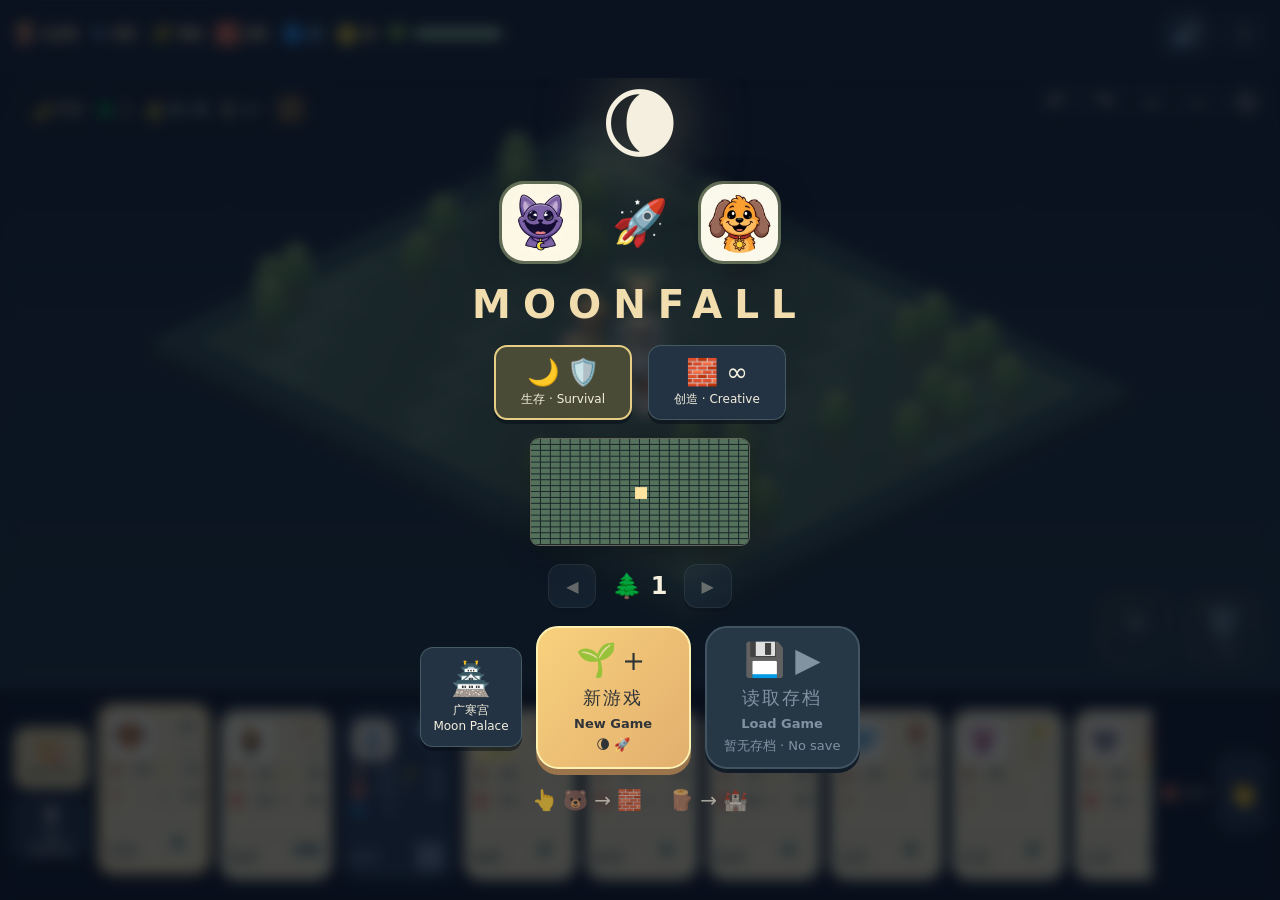
==== index.html @ bd3ccfcb "Add tiered zombie loot, four-level upgrade cards, wave-based capacity and bilingual menu" ====
<!doctype html><html lang="zh-CN"><head><meta charset="utf-8"><meta name="viewport" content="width=device-width,initial-scale=1,viewport-fit=cover"><meta name="theme-color" content="#111824"><title>Critters · Moonfall</title><link rel="stylesheet" href="style.css?v=16"></head><body>
<main id="app"><header><div class="brand" aria-label="Moonfall">🌘 <span>MOONFALL</span></div><div class="resource" aria-label="木材">🪵 <b id="wood">170</b></div><div class="resource" aria-label="星能">✦ <b id="star">50</b></div><div class="resource" aria-label="稻草"><span>🌾</span><b id="straw">50</b></div><div class="resource" aria-label="砖料"><span>🧱</span><b id="brick">35</b></div><div class="resource star-tier blue" aria-label="蓝星 Blue stars">🔷 <b id="blueStar">0</b></div><div class="resource star-tier gold" aria-label="金星 Gold stars">🌟 <b id="goldStar">0</b></div><div class="base-health" aria-label="基地生命"><span>💚</span><div><i id="healthFill"></i></div></div><div class="head-actions"><button id="sound" aria-label="关闭声音">🔊</button><button id="pause" aria-label="暂停游戏" disabled>⏸</button></div></header>
<section id="world" aria-label="自由建造世界"><canvas id="canvas" aria-label="点角色选择建筑，点土地建造，点树采木；单指拖动，双指旋转和缩放地图"></canvas><div id="toast" role="status"></div><div class="wave-panel"><span id="moonProgress" aria-label="月亮碎片">🌙 0/6</span><span id="levelBadge" aria-label="关卡">🌙 1</span><span>🧟 <b id="wave">0 / 6</b></span><span id="countdown">⏳ 30</span><button id="finishSession" aria-label="结束自由创造并庆祝" hidden>🏁</button><button id="nextWave" aria-label="开始下一波">⏩</button></div><div class="zoom-panel"><button id="rotateLeft" aria-label="向左旋转地图">↶</button><button id="rotateRight" aria-label="向右旋转地图">↷</button><button id="zoomIn" aria-label="放大地图">＋</button><button id="zoomOut" aria-label="缩小地图">−</button><button id="center" aria-label="回到基地">⌖</button></div><div class="powers"><button id="sun" aria-label="阳光冲击，攻击基地附近敌人">☀️<small id="sunTime"></small></button><button id="moon" aria-label="守护碎片，为基地恢复生命"><span id="moonIcon">🌑</span><small id="moonPrice">✦40</small></button></div><div id="selection" hidden><span id="selectionIcon"></span><span id="selectionLevel"></span><button id="upgrade" aria-label="升级建筑">⬆️<small id="upgradePrice"></small></button><button id="repair" aria-label="修复百分之十五生命，消耗木材十、稻草四、砖三；受攻击后等三秒">🔧<small>🪵10 🌾4 🧱3</small></button><button id="sell" aria-label="拆除并返还一半木材">♻️</button><button id="closeSelection" aria-label="关闭建筑操作">✕</button></div></section>
<footer><div class="dock-tabs"><button id="buildTab" class="selected" aria-label="建造 Build" aria-pressed="true">🏗️<small>建造 Build</small></button><button id="upgradeTab" aria-label="升级 Upgrade" aria-pressed="false">⬆️<small>升级 Upgrade</small></button></div><div id="upgradeBar" role="group" aria-label="建筑升级 Building upgrades" hidden></div><div id="buildBar" role="group" aria-label="Critter 建造单位"></div><div id="buildTotal" aria-label="当前建筑数和地图上限"></div><button id="cancelBuild" aria-label="取消建造，切换查看模式">👆</button></footer>
<div id="menu" class="overlay"><div class="menu-card"><div class="moon-art">🌘</div><div class="menu-portraits"><img src="assets/critters/critter_04_catnap.webp" alt="CatNap"><span>🚀</span><img src="assets/critters/critter_05_dogday.webp" alt="DogDay"></div><h1>MOONFALL</h1><div class="menu-modes" role="group" aria-label="玩法"><button id="survival" aria-label="月夜生存" aria-pressed="true" class="selected">🌙 🛡️<small>生存 · Survival</small></button><button id="creative" aria-label="自由创造，无限资源" aria-pressed="false">🧱 ∞<small>创造 · Creative</small></button></div><canvas id="mapPreview" width="220" height="108" aria-label="地图预览"></canvas><div class="level-picker" id="levelPicker"><button id="levelDown" aria-label="上一关">◀</button><b id="levelChoice">🌙 1</b><button id="levelUp" aria-label="下一已解锁关卡">▶</button></div><div class="menu-buttons"><button id="menuPalace" aria-label="广寒宫 Moon Palace">🏯<small>广寒宫<br>Moon Palace</small></button><button id="start" class="primary menu-game-option" aria-label="新游戏 New Game"><span class="menu-option-icon" aria-hidden="true">🌱＋</span><b>新游戏</b><em>New Game</em><small aria-hidden="true">🌘 🚀</small></button><button id="resumeSave" class="menu-game-option" aria-label="读取存档 Load Game" disabled><span class="menu-option-icon" aria-hidden="true">💾 ▶</span><b>读取存档</b><em>Load Game</em><small id="savePreview" aria-hidden="true">—</small></button></div><div class="picture-guide" aria-hidden="true">👆 🐻 → 🧱　 🪵 → 🏰</div><div id="resultStats" hidden></div></div></div>
<div id="ending" class="overlay" role="dialog" aria-modal="true" aria-label="游戏结算" hidden><canvas id="confetti" aria-hidden="true"></canvas><div class="ending-card"><canvas id="storyScene" width="640" height="300" aria-label="收集六块碎片重建月亮，伙伴们围坐篝火"></canvas><div id="endingMoon">🌕</div><div id="endingTrophy">🏆</div><div id="party" aria-hidden="true"></div><div id="endingStats"></div><div id="scorePanel"></div><div class="ending-actions"><button id="openPalace" aria-label="广寒宫商店">🏯</button><button id="harder" class="primary" aria-label="挑战下一更难关卡">🔥 2 ➜</button><button id="retry" aria-label="重玩本关">↻</button><button id="endingHome" aria-label="返回首页">🏠</button></div></div></div>
<div id="pauseOverlay" class="overlay" hidden><div class="pause-card"><span>⏸</span><button id="resume" class="primary" aria-label="继续游戏">▶</button><button id="restart" aria-label="返回首页">🏠</button></div></div>
<div id="cinema" hidden><canvas id="intro"></canvas><button id="skipIntro" aria-label="跳过开场">⏭</button><div id="introProgress"><i></i></div></div>
<div id="palace" class="overlay" role="dialog" aria-modal="true" aria-label="广寒宫" hidden><div class="palace-scenery" aria-hidden="true"><img class="palace-hall" src="assets/palace/guanghan-toy.svg" alt=""><div class="roof-rabbit"><svg viewBox="0 0 100 90"><ellipse cx="50" cy="72" rx="26" ry="7" fill="#203e5440"/><g fill="#fff5e3" stroke="#adc7d0" stroke-width="2"><ellipse cx="47" cy="51" rx="24" ry="19"/><circle cx="68" cy="40" r="18"/><ellipse cx="62" cy="17" rx="6" ry="19" transform="rotate(-12 62 17)"/><ellipse cx="77" cy="15" rx="6" ry="20" transform="rotate(14 77 15)"/><circle cx="22" cy="44" r="9"/><ellipse cx="36" cy="69" rx="12" ry="5"/><ellipse cx="66" cy="65" rx="10" ry="5"/></g><path d="M62 7v17M77 4v21" stroke="#edbac6" stroke-width="3" stroke-linecap="round"/><circle cx="75" cy="37" r="3" fill="#39495d"/><circle cx="82" cy="46" r="4" fill="#f0bdbe"/></svg></div><div class="palace-mist mist-back"></div><div class="palace-mist mist-front"></div><div class="palace-sparks"></div></div><div class="palace-card"><h2 class="sr-only">广寒宫</h2><b id="moonWallet">🌙 0</b><div id="shopItems"></div><div class="ending-actions"><button id="shopClose" aria-label="离开广寒宫">↩</button><button id="shopGo" class="primary" aria-label="带上强化进入下一关">▶</button></div></div></div><audio id="music" playsinline preload="none"></audio></main><script type="module" src="app.mjs?v=16"></script></body></html>
---- style.css ----
:root{font-family:ui-rounded,system-ui,sans-serif;background:#101823;color:#f4efde;font-synthesis:none}*{box-sizing:border-box}html,body{margin:0;width:100%;height:100%;overflow:hidden;overscroll-behavior:none;-webkit-user-select:none;user-select:none}button{font:inherit;color:inherit;background:#233343;border:1px solid #9dbaa84a;border-radius:13px;cursor:pointer;touch-action:manipulation;-webkit-tap-highlight-color:transparent;display:flex;align-items:center;justify-content:center;gap:5px;box-shadow:0 4px 0 #070d1880}button:active{transform:translateY(2px);box-shadow:none}button:disabled{opacity:.38}button:focus-visible{outline:3px solid #ffda89;outline-offset:3px}[hidden]{display:none!important}#app{height:100dvh;display:flex;flex-direction:column;padding:env(safe-area-inset-top) env(safe-area-inset-right) env(safe-area-inset-bottom) env(safe-area-inset-left);background:radial-gradient(ellipse at 60% 0,#2c3c48,#121c28)}header{height:68px;padding:10px 22px;display:flex;align-items:center;gap:24px;flex-shrink:0;border-bottom:1px solid #a2baba20;background:#142330e6}.brand{display:flex;align-items:center;font-size:30px;gap:10px}.brand span{font-size:16px;font-weight:900;letter-spacing:4px;color:#c9cbbb}.resource{display:flex;align-items:center;gap:8px;font-size:25px}.resource b{font-size:22px;color:#ffe3a3}.resource:nth-child(3){color:#a6d7fa}.base-health{display:flex;align-items:center;gap:7px;flex:1;max-width:170px}.base-health>div{height:9px;background:#050e1666;width:100%;border-radius:10px;overflow:hidden}#healthFill{display:block;height:100%;width:100%;background:#a8dba8;transition:width .3s}.head-actions{display:flex;gap:10px;margin-left:auto}.head-actions button{width:48px;height:46px;font-size:25px}#world{position:relative;flex:1;min-height:0;overflow:hidden;touch-action:none}#canvas{width:100%;height:100%;display:block;touch-action:none}.wave-panel{position:absolute;top:14px;left:16px;display:flex;align-items:center;gap:12px;background:#14232ddd;padding:8px 12px;border:1px solid #b9cbbf26;border-radius:15px;font-size:17px}.wave-panel b{font-size:15px;color:#d4dbc6}.wave-panel button{width:40px;height:36px;font-size:23px}#countdown{color:#c3cdba;font-size:14px}.zoom-panel{position:absolute;right:14px;top:14px;display:flex;gap:5px}.zoom-panel button{width:42px;height:40px;font-size:25px;background:#152531d9}.powers{position:absolute;right:18px;bottom:18px;display:flex;gap:12px}.powers button{width:76px;height:76px;border:2px solid #e5cd8277;border-radius:22px;background:linear-gradient(140deg,#4e523e,#203843);font-size:35px;flex-direction:column;gap:0}.powers small{font-size:12px;color:#efd4a2;font-weight:700;height:17px}footer{display:flex;gap:10px;align-items:center;flex-shrink:0;padding:10px 14px 12px;background:#101b26;border-top:1px solid #879f9e2b}#buildBar{display:flex;gap:8px;flex:1;min-width:0;overflow-x:auto;padding:4px 3px 8px;scrollbar-width:thin;scrollbar-color:#4c6370 transparent}.build-card{position:relative;min-width:92px;flex:1;height:106px;flex-direction:column;gap:3px;padding:6px 5px;background:#213342;border-color:#819d962e}.build-card.selected{border:2px solid #ffd98a;background:#4a4c3d;box-shadow:0 0 0 3px #ffe2a31c}.build-card img{width:43px;height:43px;object-fit:cover;border-radius:12px;border:1px solid #ffffdd99}.build-card .unit-icon{position:absolute;right:6px;top:8px;font-size:17px;background:#152532cc;border-radius:8px}.build-card .cost{font-size:11px;display:flex;gap:5px;font-weight:750}.build-card .role{font-size:15px}.build-card.poor .cost{color:#ec9993}#cancelBuild{height:76px;min-width:48px;font-size:25px}#selection{position:absolute;left:50%;bottom:18px;transform:translateX(-50%);display:flex;align-items:center;gap:8px;background:#152531f2;border:1px solid #e1d5aa66;border-radius:17px;padding:10px;box-shadow:0 9px 30px #050a1599;z-index:3}#selection button{min-width:46px;height:48px;font-size:23px;flex-direction:column;gap:1px}#selection small{font-size:9px}#selectionIcon{font-size:27px}#selectionLevel{color:#ffd780}#toast{position:absolute;left:50%;top:15%;transform:translateX(-50%);background:#16232be6;border:1px solid #ddcba566;border-radius:30px;padding:10px 24px;font-size:25px;opacity:0;pointer-events:none;transition:.2s;z-index:5}#toast.show{opacity:1}.overlay{position:absolute;inset:0;z-index:10;display:grid;place-items:center;background:#070c18b5;backdrop-filter:blur(7px);padding:15px}.menu-card{text-align:center;display:flex;flex-direction:column;align-items:center;gap:18px}.moon-art{font-size:77px;line-height:1;filter:drop-shadow(0 0 35px #cfbd7f80)}.menu-portraits{display:flex;align-items:center;gap:30px}.menu-portraits img{width:83px;height:83px;border-radius:25px;border:3px solid #cbd49a66;box-shadow:0 10px 35px #070b1355}.menu-portraits span{font-size:45px}h1{font-size:39px;letter-spacing:12px;margin:0;font-weight:900;color:#f1ddae}.menu-modes,.menu-buttons{display:flex;gap:16px;justify-content:center}.menu-modes button{font-size:26px;padding:10px 25px}.menu-modes button.selected{border:2px solid #e7ce84;background:#4a4b37}.primary{width:130px;height:80px;border-radius:23px;border:2px solid #fff1b2;background:linear-gradient(130deg,#f8d17d,#e2af6e);color:#303438;font-size:42px;box-shadow:0 6px 0 #9a744b}.picture-guide{font-size:20px;opacity:.6}#resumeSave{font-size:24px;padding:0 18px}.pause-card{display:flex;flex-direction:column;gap:20px;align-items:center}.pause-card>span{font-size:80px}.pause-card>button:last-child{width:65px;height:55px;font-size:28px}#resultStats{font-size:26px;color:#ffdf99}#cinema{position:absolute;inset:0;background:#060914;z-index:20}#intro{width:100%;height:100%;display:block}#skipIntro{position:absolute;top:max(20px,env(safe-area-inset-top));right:20px;width:52px;height:44px;font-size:24px;background:#15203190}#introProgress{position:absolute;bottom:18px;left:20%;right:20%;height:4px;background:#ffffff20;border-radius:4px;overflow:hidden}#introProgress i{display:block;height:100%;background:#e2cea0;width:0}#resultStats img{width:55px;border-radius:15px}.creative-tag{color:#c5edc6}@media(max-width:900px){header{gap:13px;padding:8px 12px;height:59px}.brand span{display:none}.resource{font-size:21px}.resource b{font-size:19px}.base-health{max-width:120px}.head-actions button{width:42px;height:41px;font-size:22px}.build-card{min-width:79px;height:93px}.build-card img{width:37px;height:37px}.build-card .cost{font-size:10px}footer{padding:6px 8px;gap:6px}.powers button{width:66px;height:68px;font-size:29px}.wave-panel{left:9px;top:10px;font-size:14px;padding:6px 9px;gap:7px}.zoom-panel{right:9px;top:10px}.zoom-panel button{width:35px;height:36px}.build-card .unit-icon{right:3px;top:6px;font-size:15px}}@media(max-width:550px){.brand{display:none}.base-health{max-width:75px}.resource{gap:4px}.head-actions{gap:5px}header{gap:10px}.wave-panel{font-size:12px}.wave-panel b{font-size:13px}#countdown{font-size:12px}.zoom-panel{flex-direction:column}.powers{right:10px;bottom:12px;gap:7px}.powers button{width:56px;height:58px;font-size:26px}#selection{left:10px;transform:none;bottom:83px;gap:5px;padding:7px}.menu-card{gap:14px}.moon-art{font-size:63px}h1{font-size:29px;letter-spacing:8px}.menu-portraits img{width:67px;height:67px}.menu-modes button{padding:8px 18px}.primary{height:68px}.picture-guide{font-size:16px}}@media(max-height:600px){.menu-card{gap:9px}.moon-art{font-size:42px}.menu-portraits img{width:53px;height:53px}.menu-portraits span{font-size:31px}h1{font-size:28px}.menu-modes button{font-size:22px;padding:7px 20px}.primary{height:56px;width:105px;font-size:32px}.build-card{height:81px;min-width:78px}.build-card img{width:30px;height:30px}.build-card .role{font-size:11px}.picture-guide{font-size:15px}header{height:52px}.powers{bottom:10px}.powers button{height:60px;width:62px;font-size:28px}.base-health{max-width:130px}}

.level-picker{display:flex;align-items:center;gap:16px}.level-picker button{width:48px;height:44px}.level-picker b{font-size:24px}#levelBadge{color:#ffce81}#ending{z-index:15;background:radial-gradient(ellipse at 50% 25%,#446351dc,#0b1729ef);overflow:hidden}#ending.defeat{background:#132333ec}#confetti{position:absolute;inset:0;width:100%;height:100%;pointer-events:none}.ending-card{position:relative;display:flex;flex-direction:column;align-items:center;gap:22px;width:min(650px,100%);text-align:center}#endingMoon{font-size:80px;filter:drop-shadow(0 0 35px #fff2a9)}#endingTrophy{font-size:100px;line-height:1;animation:trophy-pop .7s cubic-bezier(.2,1.5,.5,1)}#party{display:flex;justify-content:center;flex-wrap:wrap;gap:12px}#party img{width:60px;height:60px;border-radius:20px;border:3px solid #ffe49e;animation:party-hop .85s ease-in-out infinite alternate;animation-delay:calc(var(--i)*-.13s)}#endingStats{font-size:24px;color:#ffdf99}.ending-actions{display:flex;gap:15px;align-items:center}.ending-actions button{min-width:62px;min-height:62px;font-size:31px}#harder{width:auto;min-width:190px;padding:10px 22px;font-size:32px}#ending.defeat #party img{animation:none}.ending-actions #retry{font-size:38px}@keyframes party-hop{to{transform:translateY(-13px) rotate(7deg)}}@keyframes trophy-pop{from{transform:scale(.2) rotate(-25deg)}to{transform:scale(1) rotate(0)}}@media(max-width:550px){.ending-card{gap:18px}#party{gap:8px}#party img{width:43px;height:43px;border-radius:14px}#endingMoon{font-size:60px}#endingTrophy{font-size:78px}#harder{min-width:150px;padding:8px 12px;font-size:25px}.ending-actions{gap:10px}#endingStats{font-size:20px}.wave-panel{gap:5px}}@media(max-height:650px){.ending-card{gap:12px}#endingMoon{font-size:45px}#endingTrophy{font-size:62px}#party img{width:45px;height:45px}#endingStats{font-size:20px}.level-picker button{height:35px}.level-picker{gap:10px}}@media(prefers-reduced-motion:reduce){#party img,#endingTrophy{animation:none}}

#mapPreview{width:220px;height:108px;border:1px solid #f1dda859;border-radius:9px;background:#18252b;box-shadow:0 8px 30px #0004}@media(max-height:850px){#mapPreview{width:165px;height:81px}.menu-card{gap:9px}.menu-card .moon-art{font-size:40px}.menu-portraits img{width:48px;height:48px}.menu-card h1{font-size:27px}.menu-card .primary{height:54px}}@media(max-height:520px){#mapPreview{display:none}}

.build-card{height:120px;min-width:97px}.build-card .cost{display:block;white-space:normal;line-height:1.3;min-height:27px;font-size:10px;text-align:center}.build-card .role{font-size:12px;white-space:nowrap}header{gap:16px}.resource{gap:4px}.resource b{font-size:19px}.base-health{max-width:115px}@media(max-width:900px){header{gap:8px}.brand{display:none}.resource{font-size:19px}.resource b{font-size:17px}.base-health{max-width:80px}.build-card{height:110px;min-width:91px}}@media(max-width:550px){.base-health{display:none}.resource{font-size:16px}.resource b{font-size:15px}header{gap:7px;padding:6px}.head-actions button{width:35px}.head-actions{gap:4px}}@media(max-height:600px){.build-card{height:96px}.build-card img{width:30px;height:30px}}

/* Two availability backgrounds; selection uses an outline, never a third fill. */
.build-card,.build-card.selected{background:#e2d8af;color:#202e39;border-color:#f6e9b6}
.build-card.selected{outline:3px solid #ffcf69;outline-offset:-3px}
.build-card.poor,.build-card.poor.selected{background:#263849;color:#a8b5bf;border-color:#425566;opacity:1}
.build-card.poor .cost{color:#a8b5bf}.build-card .capacity{font-size:12px;font-weight:850;line-height:1}.build-card{height:132px}.build-card .unit-icon{color:#fff}
#storyScene{width:min(640px,90vw);height:auto;max-height:36vh;object-fit:contain;border-radius:24px}#ending.complete{background:#0b142af5}#ending.complete #storyScene{max-height:65vh}#ending.complete .ending-card{width:min(850px,100%)}#moonProgress{color:#ffe3a0;white-space:nowrap}
@media(max-height:650px){.build-card{height:111px}#storyScene{max-height:29vh}.ending-card{gap:8px}#endingTrophy{font-size:40px}#party img{width:32px;height:32px}}

#palace{z-index:18;background:radial-gradient(ellipse at top,#494779,#111c35 75%);overflow:auto}.palace-card{text-align:center;display:flex;flex-direction:column;align-items:center;gap:16px}.palace-art{font-size:50px;line-height:1.2}.palace-card h2{margin:0;color:#ffedb3;letter-spacing:8px}#moonWallet{font-size:28px}#shopItems{display:grid;grid-template-columns:repeat(2,minmax(145px,210px));gap:14px}#shopItems button{white-space:pre-line;display:block;font-size:20px;line-height:1.8;padding:14px;background:#e4d7ac;color:#273444}#shopItems button:disabled{background:#283850;color:#a7b3c5;opacity:1}#scorePanel{font-size:16px;color:#ffdc94;max-width:95vw}.ending-card{gap:12px}#menuPalace{font-size:32px;padding:12px}@media(max-height:650px){.palace-art{font-size:32px}.palace-card{gap:8px}#shopItems button{padding:7px;font-size:17px}#scorePanel{font-size:13px}}
.build-card{transition:transform .16s ease,background-color .16s ease;flex-shrink:0}.build-card.selected{transform:translateY(-6px)}#buildBar{padding-top:10px}.build-card.selected:active{transform:translateY(-4px)}@media(prefers-reduced-motion:reduce){.build-card{transition:none}}

/* Celestial hall: the plaque remains visible above the shop terrace. */
#palace{isolation:isolate;background:#101e42;overflow:hidden;padding:0;align-items:end;backdrop-filter:none}
.palace-scenery{position:absolute;inset:0;z-index:-1;overflow:hidden;pointer-events:none}
.palace-hall{position:absolute;width:100%;height:100%;object-fit:cover;object-position:center 39%;animation:hall-float 8s ease-in-out infinite;transform:scale(1.035);will-change:transform}
.palace-scenery:after{content:'';position:absolute;inset:45% 0 0;background:linear-gradient(transparent,#101c3740 38%,#101c37ee)}
.palace-mist{position:absolute;left:-20%;width:140%;height:28%;bottom:13%;background:radial-gradient(ellipse at 25% 65%,#d5e5ff65,transparent 55%),radial-gradient(ellipse at 75% 80%,#e5d9ff70,transparent 48%);filter:blur(18px);animation:mist-drift 19s ease-in-out infinite alternate}
.mist-front{bottom:-8%;height:35%;animation-duration:27s;animation-direction:alternate-reverse;opacity:.75}
.palace-sparks{position:absolute;inset:0;background-image:radial-gradient(circle,#ffe9a5 0 1px,transparent 2px),radial-gradient(circle,#ffe4a0aa 0 2px,transparent 3px);background-size:181px 163px,293px 239px;animation:palace-spark 15s linear infinite;opacity:.45}
#palace .palace-card{width:min(980px,100%);padding:16px 24px max(18px,env(safe-area-inset-bottom));gap:12px;max-height:100%;overflow:auto}
#palace #moonWallet{position:absolute;top:max(22px,env(safe-area-inset-top));right:24px;font-size:23px;color:#fff0b7;border:1px solid #e8c98299;border-radius:30px;background:#142342d9;padding:10px 20px;box-shadow:0 3px 25px #0005}
#palace #shopItems{grid-template-columns:repeat(4,minmax(0,1fr));width:100%;gap:14px}
#palace #shopItems button{font-size:18px;line-height:1.55;min-height:124px;border:1px solid #ead49b;border-radius:18px;background:linear-gradient(145deg,#f3e1b8f5,#b5d7d3ef);box-shadow:inset 0 0 0 4px #fff8d42b,0 8px 26px #050e2855;color:#22394e;backdrop-filter:blur(8px);transition:transform .2s,box-shadow .2s}
#palace #shopItems button:disabled{background:linear-gradient(145deg,#233954ed,#15283ded);color:#a8b9c8;border-color:#b59e6980;opacity:1}
#palace .ending-actions button{min-width:62px;min-height:52px;background:#162b45e8;border:1px solid #e8ca8a;color:#ffdfa0;box-shadow:0 4px 18px #07152f88}
#palace .ending-actions .primary{background:linear-gradient(135deg,#ffe5ab,#d9b070);color:#253448;height:56px;width:106px}
.sr-only{position:absolute!important;width:1px;height:1px;padding:0!important;margin:-1px;overflow:hidden;clip-path:inset(50%);white-space:nowrap;border:0}
@keyframes hall-float{0%,100%{transform:scale(1.035) translateY(0)}50%{transform:scale(1.035) translateY(-9px)}}
@keyframes mist-drift{from{transform:translateX(-3%) translateY(4px)}to{transform:translateX(5%) translateY(-8px)}}
@keyframes palace-spark{from{transform:translateY(15px)}to{transform:translateY(-35px)}}
@media(max-aspect-ratio:1/1){.palace-hall{object-fit:contain;object-position:center 12%;background:#101e42}#palace .palace-card{padding:14px 16px}#palace #shopItems{grid-template-columns:repeat(2,minmax(0,1fr));gap:10px}#palace #shopItems button{min-height:105px;font-size:16px}.palace-scenery:after{inset:40% 0 0}}
@media(max-height:580px) and (min-aspect-ratio:1/1){#palace .palace-card{padding:8px 18px;gap:6px}#palace #shopItems button{font-size:14px;min-height:83px;padding:6px}#palace .ending-actions button{min-height:42px;height:42px;font-size:25px}#palace #moonWallet{top:12px;font-size:18px;padding:6px 14px}}
@media(prefers-reduced-motion:reduce){.palace-hall,.palace-mist,.palace-sparks{animation:none}}

/* Toy-like celestial architecture shares the game's chunky pastel geometry. */
#palace{background:linear-gradient(#223751,#667c9b)}.palace-scenery{bottom:190px}.palace-hall{object-fit:contain;object-position:center center;transform:none;animation:toy-float 7s ease-in-out infinite}.palace-scenery:after{inset:70% 0 0;background:linear-gradient(transparent,#536c8870)}.palace-sparks{opacity:.2}
.roof-rabbit{position:absolute;width:72px;height:65px;left:30%;top:23%;animation:rabbit-cross 10s linear infinite;filter:drop-shadow(0 7px 3px #17304b33)}.roof-rabbit svg{width:100%;height:100%}
@keyframes toy-float{50%{transform:translateY(-6px)}}
@keyframes rabbit-cross{0%{transform:translate(0,0) rotate(-5deg);opacity:0}6%{opacity:1}15%{transform:translate(5vw,-32px) rotate(5deg)}25%{transform:translate(10vw,0) rotate(-5deg)}40%{transform:translate(16vw,-45px) rotate(5deg)}50%{transform:translate(22vw,0) rotate(-5deg)}65%{transform:translate(29vw,-36px) rotate(5deg)}77%{transform:translate(35vw,2px) rotate(-5deg);opacity:1}85%,100%{transform:translate(40vw,-25px);opacity:0}}
#palace #shopItems button{border-radius:22px;border:3px solid #d9d5b4;box-shadow:0 5px 0 #314e66,inset 0 2px 0 #fff4}#palace #shopItems button:disabled{background:#37536de8;color:#b9cbd2;border-color:#829cac}
@media(max-aspect-ratio:1/1){.palace-scenery{bottom:310px}.palace-hall{background:transparent;object-position:center center}.roof-rabbit{width:55px;top:25%}}
@media(max-height:580px) and (min-aspect-ratio:1/1){.palace-scenery{bottom:140px}.roof-rabbit{width:48px;height:48px;top:21%}}
@media(prefers-reduced-motion:reduce){.palace-hall,.roof-rabbit{animation:none}.roof-rabbit{left:62%;transform:translateY(-10px)}}

#buildTotal{font-size:12px;white-space:nowrap;color:#e6d7ab}.build-card .capacity{font-size:11px}@media(max-width:700px){#buildTotal{position:absolute;right:10px;bottom:3px;font-size:10px}}

/* v14: calm, separate portrait / recipe / capacity and footprint areas. */
#buildBar{gap:10px;padding:12px 4px 8px;scroll-snap-type:x proximity}
.build-card{flex:0 0 112px;min-width:112px;height:156px;padding:8px 9px;gap:4px;border-radius:17px;scroll-snap-align:start;box-shadow:0 4px 0 #060e18}
.build-card img{width:42px;height:42px;align-self:flex-start;border-radius:12px}
.build-card .unit-icon{right:12px;top:9px;font-size:20px;background:none;color:inherit}
.build-card .role{position:absolute;right:14px;top:37px;font-size:12px;max-width:47px;overflow:hidden}
.build-card .cost{display:grid;grid-template-columns:1fr 1fr;gap:4px 9px;width:100%;font-size:12px;min-height:36px;line-height:1.3;text-align:left;margin-top:3px}
.material{display:flex;justify-content:space-between;gap:2px;white-space:nowrap}.material.zero{opacity:.35}
.card-meta{display:flex;align-items:center;justify-content:space-between;width:100%;border-top:1px solid #48605c33;margin-top:3px;padding-top:5px}
.build-card .capacity{font-size:14px;letter-spacing:1px}.footprint{width:29px;height:29px;display:block}.footprint svg{width:100%;height:100%;fill:#52746c}.poor .footprint svg{fill:#8296a8}.poor .card-meta{border-color:#a8b5bf33}
@media(max-height:650px){.build-card{height:137px;min-width:108px;flex-basis:108px;padding:6px 8px}.build-card img{width:34px;height:34px}.build-card .role{top:31px}.build-card .cost{font-size:11px;gap:2px 8px}.footprint{width:25px;height:25px}.card-meta{padding-top:3px;margin-top:0}}

/* Explicit, always-visible new/load choices with child-friendly pictures. */
.menu-buttons{align-items:center;gap:14px}
#start.menu-game-option,#resumeSave.menu-game-option{width:155px;min-height:120px;height:auto;padding:12px 16px;display:flex;flex-direction:column;gap:6px;border-radius:22px}
.menu-game-option .menu-option-icon{font-size:33px;line-height:1.2}.menu-game-option b{font-size:18px;letter-spacing:2px}.menu-game-option small{font-size:13px;letter-spacing:0;min-height:18px}
#resumeSave{background:#b9d9d0;color:#263f48;border:2px solid #d5efe0;box-shadow:0 6px 0 #577b79}
#resumeSave:disabled{background:#263746;color:#8193a1;border-color:#425462;opacity:1;box-shadow:0 4px 0 #111c28}
@media(max-height:650px){#start.menu-game-option,#resumeSave.menu-game-option{min-height:92px;padding:8px 13px;gap:3px;width:145px}.menu-game-option .menu-option-icon{font-size:27px}.menu-game-option b{font-size:16px}}
@media(max-width:450px){#start.menu-game-option,#resumeSave.menu-game-option{width:123px}.menu-buttons{gap:9px}#menuPalace{padding:9px;font-size:27px}}

/* v16: tier currencies and building upgrade cards. */
.menu-game-option em{font-size:13px;font-style:normal;font-weight:700}.menu-modes button,#menuPalace{flex-direction:column}.menu-modes small,#menuPalace small{font-size:12px;line-height:1.3;letter-spacing:0}.menu-card{max-height:100%;overflow:auto;padding:8px}.menu-option-icon{flex-shrink:0}
.dock-tabs{display:flex;flex-direction:column;gap:8px;flex:0 0 74px}.dock-tabs button{flex-direction:column;height:62px;font-size:24px;gap:0}.dock-tabs small{font-size:10px}.dock-tabs .selected{background:#d8c991;color:#233844;border-color:#ffdf92}
#upgradeBar{display:flex;gap:10px;flex:1;min-width:0;overflow-x:auto;padding:12px 4px 8px;scrollbar-width:thin}.upgrade-card{height:170px;min-width:126px;flex-basis:126px}.upgrade-card img{width:34px;height:34px}.upgrade-level{position:absolute;right:9px;top:15px;font-size:16px;font-weight:850}.upgrade-gain{font-size:11px;white-space:nowrap}.upgrade-card .cost{font-size:11px;gap:4px 8px}.material.missing{color:#ffb2a8}.build-card{height:170px}.build-card .cost{min-height:49px;font-size:11px;gap:3px 8px}.card-meta{margin-top:auto}
header{gap:12px;padding:8px 12px}.brand{display:none}.resource{font-size:21px;gap:3px}.resource b{font-size:18px}.star-tier.blue b{color:#9ddfff}.star-tier.gold b{color:#ffdf7c}
@media(max-width:900px){header{gap:7px}.resource{font-size:17px}.resource b{font-size:15px}.base-health{max-width:70px}.head-actions{gap:4px}.head-actions button{width:36px}}
@media(max-width:600px){header{flex-wrap:wrap;height:auto;min-height:72px;gap:5px 10px}.resource{font-size:16px}.head-actions{position:absolute;right:5px;top:8px}.resource:nth-child(5){margin-right:85px}.dock-tabs{flex-basis:55px}.dock-tabs small{font-size:8px}}
@media(max-height:650px){.build-card,.upgrade-card{height:154px}.build-card .cost{font-size:10px;min-height:42px}.dock-tabs button{height:57px}.menu-modes button{padding:6px 15px}}
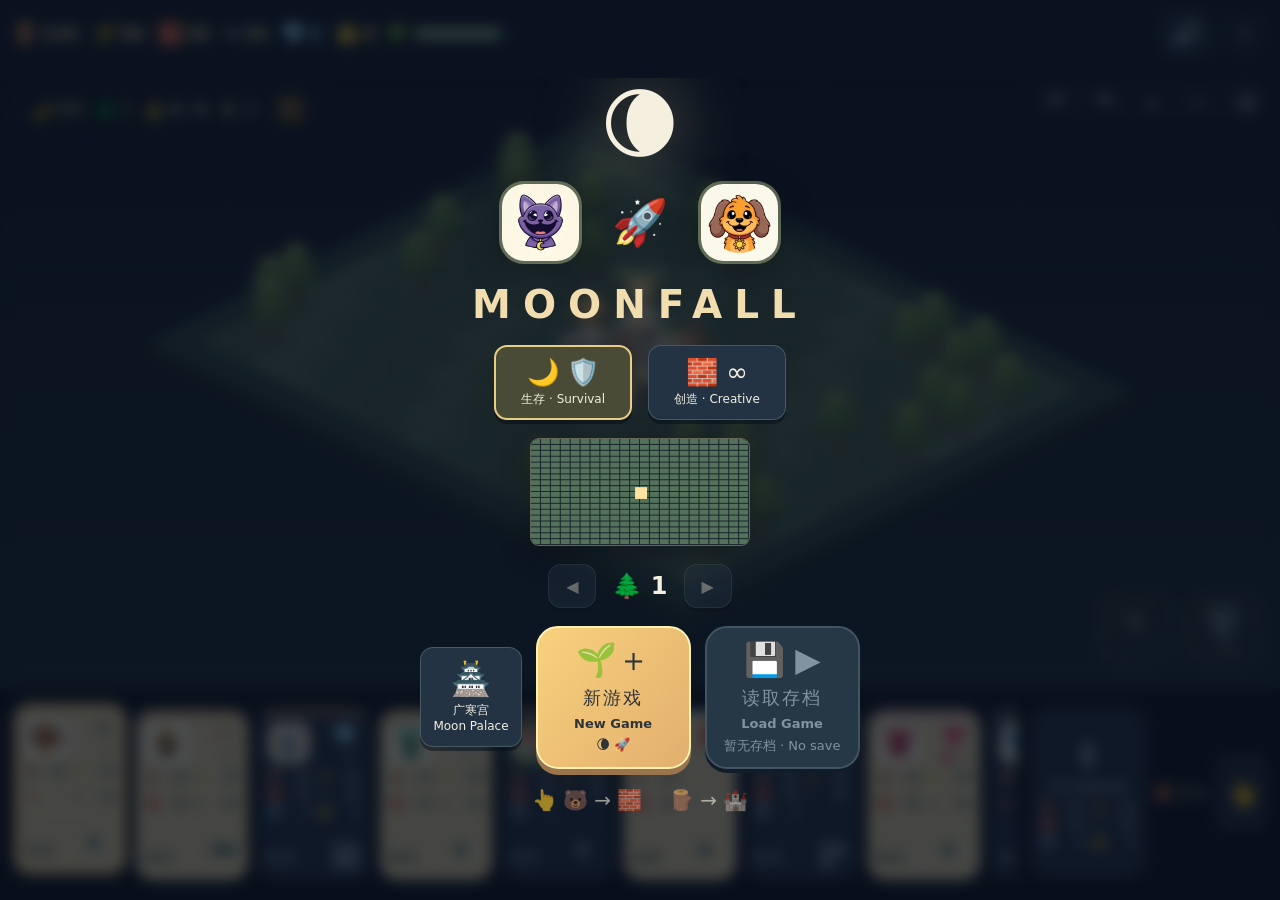
==== commit 993a6707: "Simplify upgrades to fixed-cost target tool, seed nine producers, and stress-test resource pacing" ====
--- a/index.html
+++ b/index.html
@@ -1,9 +1,9 @@
-<!doctype html><html lang="zh-CN"><head><meta charset="utf-8"><meta name="viewport" content="width=device-width,initial-scale=1,viewport-fit=cover"><meta name="theme-color" content="#111824"><title>Critters · Moonfall</title><link rel="stylesheet" href="style.css?v=16"></head><body>
-<main id="app"><header><div class="brand" aria-label="Moonfall">🌘 <span>MOONFALL</span></div><div class="resource" aria-label="木材">🪵 <b id="wood">170</b></div><div class="resource" aria-label="星能">✦ <b id="star">50</b></div><div class="resource" aria-label="稻草"><span>🌾</span><b id="straw">50</b></div><div class="resource" aria-label="砖料"><span>🧱</span><b id="brick">35</b></div><div class="resource star-tier blue" aria-label="蓝星 Blue stars">🔷 <b id="blueStar">0</b></div><div class="resource star-tier gold" aria-label="金星 Gold stars">🌟 <b id="goldStar">0</b></div><div class="base-health" aria-label="基地生命"><span>💚</span><div><i id="healthFill"></i></div></div><div class="head-actions"><button id="sound" aria-label="关闭声音">🔊</button><button id="pause" aria-label="暂停游戏" disabled>⏸</button></div></header>
-<section id="world" aria-label="自由建造世界"><canvas id="canvas" aria-label="点角色选择建筑，点土地建造，点树采木；单指拖动，双指旋转和缩放地图"></canvas><div id="toast" role="status"></div><div class="wave-panel"><span id="moonProgress" aria-label="月亮碎片">🌙 0/6</span><span id="levelBadge" aria-label="关卡">🌙 1</span><span>🧟 <b id="wave">0 / 6</b></span><span id="countdown">⏳ 30</span><button id="finishSession" aria-label="结束自由创造并庆祝" hidden>🏁</button><button id="nextWave" aria-label="开始下一波">⏩</button></div><div class="zoom-panel"><button id="rotateLeft" aria-label="向左旋转地图">↶</button><button id="rotateRight" aria-label="向右旋转地图">↷</button><button id="zoomIn" aria-label="放大地图">＋</button><button id="zoomOut" aria-label="缩小地图">−</button><button id="center" aria-label="回到基地">⌖</button></div><div class="powers"><button id="sun" aria-label="阳光冲击，攻击基地附近敌人">☀️<small id="sunTime"></small></button><button id="moon" aria-label="守护碎片，为基地恢复生命"><span id="moonIcon">🌑</span><small id="moonPrice">✦40</small></button></div><div id="selection" hidden><span id="selectionIcon"></span><span id="selectionLevel"></span><button id="upgrade" aria-label="升级建筑">⬆️<small id="upgradePrice"></small></button><button id="repair" aria-label="修复百分之十五生命，消耗木材十、稻草四、砖三；受攻击后等三秒">🔧<small>🪵10 🌾4 🧱3</small></button><button id="sell" aria-label="拆除并返还一半木材">♻️</button><button id="closeSelection" aria-label="关闭建筑操作">✕</button></div></section>
-<footer><div class="dock-tabs"><button id="buildTab" class="selected" aria-label="建造 Build" aria-pressed="true">🏗️<small>建造 Build</small></button><button id="upgradeTab" aria-label="升级 Upgrade" aria-pressed="false">⬆️<small>升级 Upgrade</small></button></div><div id="upgradeBar" role="group" aria-label="建筑升级 Building upgrades" hidden></div><div id="buildBar" role="group" aria-label="Critter 建造单位"></div><div id="buildTotal" aria-label="当前建筑数和地图上限"></div><button id="cancelBuild" aria-label="取消建造，切换查看模式">👆</button></footer>
+<!doctype html><html lang="zh-CN"><head><meta charset="utf-8"><meta name="viewport" content="width=device-width,initial-scale=1,viewport-fit=cover"><meta name="theme-color" content="#111824"><title>Critters · Moonfall</title><link rel="stylesheet" href="style.css?v=17"></head><body>
+<main id="app"><header><div class="brand" aria-label="Moonfall">🌘 <span>MOONFALL</span></div><div class="resource" aria-label="木材">🪵 <b id="wood">170</b></div><div class="resource" aria-label="稻草"><span>🌾</span><b id="straw">50</b></div><div class="resource" aria-label="砖料"><span>🧱</span><b id="brick">35</b></div><div class="resource" aria-label="星能">✦ <b id="star">50</b></div><div class="resource star-tier blue" aria-label="钻石 Diamonds">💎 <b id="blueStar">0</b></div><div class="resource star-tier gold" aria-label="金星 Gold stars">🌟 <b id="goldStar">0</b></div><div class="base-health" aria-label="基地生命"><span>💚</span><div><i id="healthFill"></i></div></div><div class="head-actions"><button id="sound" aria-label="关闭声音">🔊</button><button id="pause" aria-label="暂停游戏" disabled>⏸</button></div></header>
+<section id="world" aria-label="自由建造世界"><canvas id="canvas" aria-label="点角色选择建筑，点土地建造，点树采木；单指拖动，双指旋转和缩放地图"></canvas><div id="toast" role="status"></div><div class="wave-panel"><span id="moonProgress" aria-label="月亮碎片">🌙 0/6</span><span id="levelBadge" aria-label="关卡">🌙 1</span><span>🧟 <b id="wave">0 / 6</b></span><span id="countdown">⏳ 30</span><button id="finishSession" aria-label="结束自由创造并庆祝" hidden>🏁</button><button id="nextWave" aria-label="开始下一波">⏩</button></div><div class="zoom-panel"><button id="rotateLeft" aria-label="向左旋转地图">↶</button><button id="rotateRight" aria-label="向右旋转地图">↷</button><button id="zoomIn" aria-label="放大地图">＋</button><button id="zoomOut" aria-label="缩小地图">−</button><button id="center" aria-label="回到基地">⌖</button></div><div class="powers"><button id="sun" aria-label="阳光冲击，攻击基地附近敌人">☀️<small id="sunTime"></small></button><button id="moon" aria-label="守护碎片，为基地恢复生命"><span id="moonIcon">🌑</span><small id="moonPrice">✦40</small></button></div><div id="selection" hidden><span id="selectionIcon"></span><span id="selectionLevel"></span><button id="repair" aria-label="修复百分之十五生命，消耗木材十、稻草四、砖三；受攻击后等三秒">🔧<small>🪵10 🌾4 🧱3</small></button><button id="sell" aria-label="拆除并返还一半木材">♻️</button><button id="closeSelection" aria-label="关闭建筑操作">✕</button></div></section>
+<footer><div id="buildBar" role="group" aria-label="Critter 建造单位"></div><button id="upgradeTool" class="build-card" aria-label="升级 Upgrade，先点此按钮，再点建筑" aria-pressed="false"><span class="upgrade-tool-icon">⬆️</span><b>升级 Upgrade</b><span id="upgradeToolCost" class="cost"></span></button><div id="buildTotal" aria-label="当前建筑数和地图上限"></div><button id="cancelBuild" aria-label="取消建造，切换查看模式">👆</button></footer>
 <div id="menu" class="overlay"><div class="menu-card"><div class="moon-art">🌘</div><div class="menu-portraits"><img src="assets/critters/critter_04_catnap.webp" alt="CatNap"><span>🚀</span><img src="assets/critters/critter_05_dogday.webp" alt="DogDay"></div><h1>MOONFALL</h1><div class="menu-modes" role="group" aria-label="玩法"><button id="survival" aria-label="月夜生存" aria-pressed="true" class="selected">🌙 🛡️<small>生存 · Survival</small></button><button id="creative" aria-label="自由创造，无限资源" aria-pressed="false">🧱 ∞<small>创造 · Creative</small></button></div><canvas id="mapPreview" width="220" height="108" aria-label="地图预览"></canvas><div class="level-picker" id="levelPicker"><button id="levelDown" aria-label="上一关">◀</button><b id="levelChoice">🌙 1</b><button id="levelUp" aria-label="下一已解锁关卡">▶</button></div><div class="menu-buttons"><button id="menuPalace" aria-label="广寒宫 Moon Palace">🏯<small>广寒宫<br>Moon Palace</small></button><button id="start" class="primary menu-game-option" aria-label="新游戏 New Game"><span class="menu-option-icon" aria-hidden="true">🌱＋</span><b>新游戏</b><em>New Game</em><small aria-hidden="true">🌘 🚀</small></button><button id="resumeSave" class="menu-game-option" aria-label="读取存档 Load Game" disabled><span class="menu-option-icon" aria-hidden="true">💾 ▶</span><b>读取存档</b><em>Load Game</em><small id="savePreview" aria-hidden="true">—</small></button></div><div class="picture-guide" aria-hidden="true">👆 🐻 → 🧱　 🪵 → 🏰</div><div id="resultStats" hidden></div></div></div>
 <div id="ending" class="overlay" role="dialog" aria-modal="true" aria-label="游戏结算" hidden><canvas id="confetti" aria-hidden="true"></canvas><div class="ending-card"><canvas id="storyScene" width="640" height="300" aria-label="收集六块碎片重建月亮，伙伴们围坐篝火"></canvas><div id="endingMoon">🌕</div><div id="endingTrophy">🏆</div><div id="party" aria-hidden="true"></div><div id="endingStats"></div><div id="scorePanel"></div><div class="ending-actions"><button id="openPalace" aria-label="广寒宫商店">🏯</button><button id="harder" class="primary" aria-label="挑战下一更难关卡">🔥 2 ➜</button><button id="retry" aria-label="重玩本关">↻</button><button id="endingHome" aria-label="返回首页">🏠</button></div></div></div>
 <div id="pauseOverlay" class="overlay" hidden><div class="pause-card"><span>⏸</span><button id="resume" class="primary" aria-label="继续游戏">▶</button><button id="restart" aria-label="返回首页">🏠</button></div></div>
 <div id="cinema" hidden><canvas id="intro"></canvas><button id="skipIntro" aria-label="跳过开场">⏭</button><div id="introProgress"><i></i></div></div>
-<div id="palace" class="overlay" role="dialog" aria-modal="true" aria-label="广寒宫" hidden><div class="palace-scenery" aria-hidden="true"><img class="palace-hall" src="assets/palace/guanghan-toy.svg" alt=""><div class="roof-rabbit"><svg viewBox="0 0 100 90"><ellipse cx="50" cy="72" rx="26" ry="7" fill="#203e5440"/><g fill="#fff5e3" stroke="#adc7d0" stroke-width="2"><ellipse cx="47" cy="51" rx="24" ry="19"/><circle cx="68" cy="40" r="18"/><ellipse cx="62" cy="17" rx="6" ry="19" transform="rotate(-12 62 17)"/><ellipse cx="77" cy="15" rx="6" ry="20" transform="rotate(14 77 15)"/><circle cx="22" cy="44" r="9"/><ellipse cx="36" cy="69" rx="12" ry="5"/><ellipse cx="66" cy="65" rx="10" ry="5"/></g><path d="M62 7v17M77 4v21" stroke="#edbac6" stroke-width="3" stroke-linecap="round"/><circle cx="75" cy="37" r="3" fill="#39495d"/><circle cx="82" cy="46" r="4" fill="#f0bdbe"/></svg></div><div class="palace-mist mist-back"></div><div class="palace-mist mist-front"></div><div class="palace-sparks"></div></div><div class="palace-card"><h2 class="sr-only">广寒宫</h2><b id="moonWallet">🌙 0</b><div id="shopItems"></div><div class="ending-actions"><button id="shopClose" aria-label="离开广寒宫">↩</button><button id="shopGo" class="primary" aria-label="带上强化进入下一关">▶</button></div></div></div><audio id="music" playsinline preload="none"></audio></main><script type="module" src="app.mjs?v=16"></script></body></html>
+<div id="palace" class="overlay" role="dialog" aria-modal="true" aria-label="广寒宫" hidden><div class="palace-scenery" aria-hidden="true"><img class="palace-hall" src="assets/palace/guanghan-toy.svg" alt=""><div class="roof-rabbit"><svg viewBox="0 0 100 90"><ellipse cx="50" cy="72" rx="26" ry="7" fill="#203e5440"/><g fill="#fff5e3" stroke="#adc7d0" stroke-width="2"><ellipse cx="47" cy="51" rx="24" ry="19"/><circle cx="68" cy="40" r="18"/><ellipse cx="62" cy="17" rx="6" ry="19" transform="rotate(-12 62 17)"/><ellipse cx="77" cy="15" rx="6" ry="20" transform="rotate(14 77 15)"/><circle cx="22" cy="44" r="9"/><ellipse cx="36" cy="69" rx="12" ry="5"/><ellipse cx="66" cy="65" rx="10" ry="5"/></g><path d="M62 7v17M77 4v21" stroke="#edbac6" stroke-width="3" stroke-linecap="round"/><circle cx="75" cy="37" r="3" fill="#39495d"/><circle cx="82" cy="46" r="4" fill="#f0bdbe"/></svg></div><div class="palace-mist mist-back"></div><div class="palace-mist mist-front"></div><div class="palace-sparks"></div></div><div class="palace-card"><h2 class="sr-only">广寒宫</h2><b id="moonWallet">🌙 0</b><div id="shopItems"></div><div class="ending-actions"><button id="shopClose" aria-label="离开广寒宫">↩</button><button id="shopGo" class="primary" aria-label="带上强化进入下一关">▶</button></div></div></div><audio id="music" playsinline preload="none"></audio></main><script type="module" src="app.mjs?v=17"></script></body></html>
--- a/style.css
+++ b/style.css
@@ -81,3 +81,8 @@
 @media(max-width:900px){header{gap:7px}.resource{font-size:17px}.resource b{font-size:15px}.base-health{max-width:70px}.head-actions{gap:4px}.head-actions button{width:36px}}
 @media(max-width:600px){header{flex-wrap:wrap;height:auto;min-height:72px;gap:5px 10px}.resource{font-size:16px}.head-actions{position:absolute;right:5px;top:8px}.resource:nth-child(5){margin-right:85px}.dock-tabs{flex-basis:55px}.dock-tabs small{font-size:8px}}
 @media(max-height:650px){.build-card,.upgrade-card{height:154px}.build-card .cost{font-size:10px;min-height:42px}.dock-tabs button{height:57px}.menu-modes button{padding:6px 15px}}
+
+/* One persistent upgrade tool, after attack / defense / healing / production. */
+#upgradeTool{flex:0 0 114px;min-width:114px;margin-left:4px;height:170px;align-self:center}.upgrade-tool-icon{font-size:33px}#upgradeTool>b{font-size:11px}#upgradeTool .cost{font-size:11px}#upgradeTool.selected{background:#ffe6a5;color:#263c42}#upgradeTool.poor.selected{background:#564b37;color:#ffe2a1}.build-card[data-group]{border-top:4px solid var(--group-color)}
+@media(max-height:650px){#upgradeTool{height:154px}}
+@media(max-width:700px){#upgradeTool{min-width:98px;flex-basis:98px}.upgrade-tool-icon{font-size:28px}}
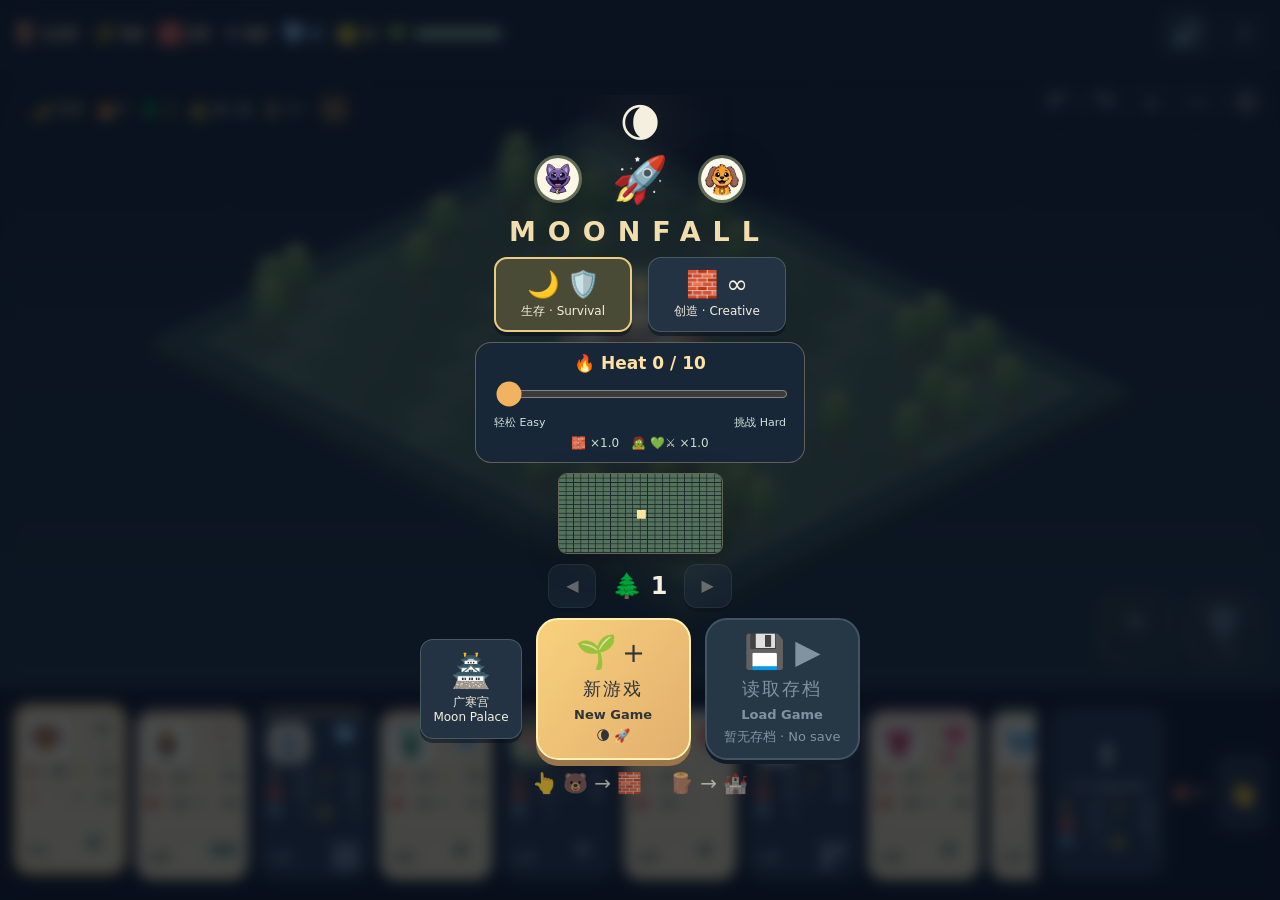
==== commit 869bcaec: "Add easy Heat-zero economy, Heat difficulty slider, and live-count construction pricing without caps" ====
--- a/index.html
+++ b/index.html
@@ -1,9 +1,9 @@
-<!doctype html><html lang="zh-CN"><head><meta charset="utf-8"><meta name="viewport" content="width=device-width,initial-scale=1,viewport-fit=cover"><meta name="theme-color" content="#111824"><title>Critters · Moonfall</title><link rel="stylesheet" href="style.css?v=17"></head><body>
+<!doctype html><html lang="zh-CN"><head><meta charset="utf-8"><meta name="viewport" content="width=device-width,initial-scale=1,viewport-fit=cover"><meta name="theme-color" content="#111824"><title>Critters · Moonfall</title><link rel="stylesheet" href="style.css?v=18"></head><body>
 <main id="app"><header><div class="brand" aria-label="Moonfall">🌘 <span>MOONFALL</span></div><div class="resource" aria-label="木材">🪵 <b id="wood">170</b></div><div class="resource" aria-label="稻草"><span>🌾</span><b id="straw">50</b></div><div class="resource" aria-label="砖料"><span>🧱</span><b id="brick">35</b></div><div class="resource" aria-label="星能">✦ <b id="star">50</b></div><div class="resource star-tier blue" aria-label="钻石 Diamonds">💎 <b id="blueStar">0</b></div><div class="resource star-tier gold" aria-label="金星 Gold stars">🌟 <b id="goldStar">0</b></div><div class="base-health" aria-label="基地生命"><span>💚</span><div><i id="healthFill"></i></div></div><div class="head-actions"><button id="sound" aria-label="关闭声音">🔊</button><button id="pause" aria-label="暂停游戏" disabled>⏸</button></div></header>
-<section id="world" aria-label="自由建造世界"><canvas id="canvas" aria-label="点角色选择建筑，点土地建造，点树采木；单指拖动，双指旋转和缩放地图"></canvas><div id="toast" role="status"></div><div class="wave-panel"><span id="moonProgress" aria-label="月亮碎片">🌙 0/6</span><span id="levelBadge" aria-label="关卡">🌙 1</span><span>🧟 <b id="wave">0 / 6</b></span><span id="countdown">⏳ 30</span><button id="finishSession" aria-label="结束自由创造并庆祝" hidden>🏁</button><button id="nextWave" aria-label="开始下一波">⏩</button></div><div class="zoom-panel"><button id="rotateLeft" aria-label="向左旋转地图">↶</button><button id="rotateRight" aria-label="向右旋转地图">↷</button><button id="zoomIn" aria-label="放大地图">＋</button><button id="zoomOut" aria-label="缩小地图">−</button><button id="center" aria-label="回到基地">⌖</button></div><div class="powers"><button id="sun" aria-label="阳光冲击，攻击基地附近敌人">☀️<small id="sunTime"></small></button><button id="moon" aria-label="守护碎片，为基地恢复生命"><span id="moonIcon">🌑</span><small id="moonPrice">✦40</small></button></div><div id="selection" hidden><span id="selectionIcon"></span><span id="selectionLevel"></span><button id="repair" aria-label="修复百分之十五生命，消耗木材十、稻草四、砖三；受攻击后等三秒">🔧<small>🪵10 🌾4 🧱3</small></button><button id="sell" aria-label="拆除并返还一半木材">♻️</button><button id="closeSelection" aria-label="关闭建筑操作">✕</button></div></section>
-<footer><div id="buildBar" role="group" aria-label="Critter 建造单位"></div><button id="upgradeTool" class="build-card" aria-label="升级 Upgrade，先点此按钮，再点建筑" aria-pressed="false"><span class="upgrade-tool-icon">⬆️</span><b>升级 Upgrade</b><span id="upgradeToolCost" class="cost"></span></button><div id="buildTotal" aria-label="当前建筑数和地图上限"></div><button id="cancelBuild" aria-label="取消建造，切换查看模式">👆</button></footer>
-<div id="menu" class="overlay"><div class="menu-card"><div class="moon-art">🌘</div><div class="menu-portraits"><img src="assets/critters/critter_04_catnap.webp" alt="CatNap"><span>🚀</span><img src="assets/critters/critter_05_dogday.webp" alt="DogDay"></div><h1>MOONFALL</h1><div class="menu-modes" role="group" aria-label="玩法"><button id="survival" aria-label="月夜生存" aria-pressed="true" class="selected">🌙 🛡️<small>生存 · Survival</small></button><button id="creative" aria-label="自由创造，无限资源" aria-pressed="false">🧱 ∞<small>创造 · Creative</small></button></div><canvas id="mapPreview" width="220" height="108" aria-label="地图预览"></canvas><div class="level-picker" id="levelPicker"><button id="levelDown" aria-label="上一关">◀</button><b id="levelChoice">🌙 1</b><button id="levelUp" aria-label="下一已解锁关卡">▶</button></div><div class="menu-buttons"><button id="menuPalace" aria-label="广寒宫 Moon Palace">🏯<small>广寒宫<br>Moon Palace</small></button><button id="start" class="primary menu-game-option" aria-label="新游戏 New Game"><span class="menu-option-icon" aria-hidden="true">🌱＋</span><b>新游戏</b><em>New Game</em><small aria-hidden="true">🌘 🚀</small></button><button id="resumeSave" class="menu-game-option" aria-label="读取存档 Load Game" disabled><span class="menu-option-icon" aria-hidden="true">💾 ▶</span><b>读取存档</b><em>Load Game</em><small id="savePreview" aria-hidden="true">—</small></button></div><div class="picture-guide" aria-hidden="true">👆 🐻 → 🧱　 🪵 → 🏰</div><div id="resultStats" hidden></div></div></div>
+<section id="world" aria-label="自由建造世界"><canvas id="canvas" aria-label="点角色选择建筑，点土地建造，点树采木；单指拖动，双指旋转和缩放地图"></canvas><div id="toast" role="status"></div><div class="wave-panel"><span id="moonProgress" aria-label="月亮碎片">🌙 0/6</span><span id="heatBadge" aria-label="本局 Heat">🔥0</span><span id="levelBadge" aria-label="关卡">🌙 1</span><span>🧟 <b id="wave">0 / 6</b></span><span id="countdown">⏳ 30</span><button id="finishSession" aria-label="结束自由创造并庆祝" hidden>🏁</button><button id="nextWave" aria-label="开始下一波">⏩</button></div><div class="zoom-panel"><button id="rotateLeft" aria-label="向左旋转地图">↶</button><button id="rotateRight" aria-label="向右旋转地图">↷</button><button id="zoomIn" aria-label="放大地图">＋</button><button id="zoomOut" aria-label="缩小地图">−</button><button id="center" aria-label="回到基地">⌖</button></div><div class="powers"><button id="sun" aria-label="阳光冲击，攻击基地附近敌人">☀️<small id="sunTime"></small></button><button id="moon" aria-label="守护碎片，为基地恢复生命"><span id="moonIcon">🌑</span><small id="moonPrice">✦40</small></button></div><div id="selection" hidden><span id="selectionIcon"></span><span id="selectionLevel"></span><button id="repair" aria-label="修复百分之十五生命，消耗木材十、稻草四、砖三；受攻击后等三秒">🔧<small>🪵10 🌾4 🧱3</small></button><button id="sell" aria-label="拆除并返还一半木材">♻️</button><button id="closeSelection" aria-label="关闭建筑操作">✕</button></div></section>
+<footer><div id="buildBar" role="group" aria-label="Critter 建造单位"></div><button id="upgradeTool" class="build-card" aria-label="升级 Upgrade，先点此按钮，再点建筑" aria-pressed="false"><span class="upgrade-tool-icon">⬆️</span><b>升级 Upgrade</b><span id="upgradeToolCost" class="cost"></span></button><div id="buildTotal" aria-label="当前建筑数量"></div><button id="cancelBuild" aria-label="取消建造，切换查看模式">👆</button></footer>
+<div id="menu" class="overlay"><div class="menu-card"><div class="moon-art">🌘</div><div class="menu-portraits"><img src="assets/critters/critter_04_catnap.webp" alt="CatNap"><span>🚀</span><img src="assets/critters/critter_05_dogday.webp" alt="DogDay"></div><h1>MOONFALL</h1><div class="menu-modes" role="group" aria-label="玩法"><button id="survival" aria-label="月夜生存" aria-pressed="true" class="selected">🌙 🛡️<small>生存 · Survival</small></button><button id="creative" aria-label="自由创造，无限资源" aria-pressed="false">🧱 ∞<small>创造 · Creative</small></button></div><div class="heat-control"><label for="heat">🔥 Heat <b id="heatValue">0</b> / 10</label><input id="heat" type="range" min="0" max="10" step="1" value="0" aria-label="难度 Heat 0 到 10"><div class="heat-ends"><span>轻松 Easy</span><span>挑战 Hard</span></div><small id="heatScale"></small></div><canvas id="mapPreview" width="220" height="108" aria-label="地图预览"></canvas><div class="level-picker" id="levelPicker"><button id="levelDown" aria-label="上一关">◀</button><b id="levelChoice">🌙 1</b><button id="levelUp" aria-label="下一已解锁关卡">▶</button></div><div class="menu-buttons"><button id="menuPalace" aria-label="广寒宫 Moon Palace">🏯<small>广寒宫<br>Moon Palace</small></button><button id="start" class="primary menu-game-option" aria-label="新游戏 New Game"><span class="menu-option-icon" aria-hidden="true">🌱＋</span><b>新游戏</b><em>New Game</em><small aria-hidden="true">🌘 🚀</small></button><button id="resumeSave" class="menu-game-option" aria-label="读取存档 Load Game" disabled><span class="menu-option-icon" aria-hidden="true">💾 ▶</span><b>读取存档</b><em>Load Game</em><small id="savePreview" aria-hidden="true">—</small></button></div><div class="picture-guide" aria-hidden="true">👆 🐻 → 🧱　 🪵 → 🏰</div><div id="resultStats" hidden></div></div></div>
 <div id="ending" class="overlay" role="dialog" aria-modal="true" aria-label="游戏结算" hidden><canvas id="confetti" aria-hidden="true"></canvas><div class="ending-card"><canvas id="storyScene" width="640" height="300" aria-label="收集六块碎片重建月亮，伙伴们围坐篝火"></canvas><div id="endingMoon">🌕</div><div id="endingTrophy">🏆</div><div id="party" aria-hidden="true"></div><div id="endingStats"></div><div id="scorePanel"></div><div class="ending-actions"><button id="openPalace" aria-label="广寒宫商店">🏯</button><button id="harder" class="primary" aria-label="挑战下一更难关卡">🔥 2 ➜</button><button id="retry" aria-label="重玩本关">↻</button><button id="endingHome" aria-label="返回首页">🏠</button></div></div></div>
 <div id="pauseOverlay" class="overlay" hidden><div class="pause-card"><span>⏸</span><button id="resume" class="primary" aria-label="继续游戏">▶</button><button id="restart" aria-label="返回首页">🏠</button></div></div>
 <div id="cinema" hidden><canvas id="intro"></canvas><button id="skipIntro" aria-label="跳过开场">⏭</button><div id="introProgress"><i></i></div></div>
-<div id="palace" class="overlay" role="dialog" aria-modal="true" aria-label="广寒宫" hidden><div class="palace-scenery" aria-hidden="true"><img class="palace-hall" src="assets/palace/guanghan-toy.svg" alt=""><div class="roof-rabbit"><svg viewBox="0 0 100 90"><ellipse cx="50" cy="72" rx="26" ry="7" fill="#203e5440"/><g fill="#fff5e3" stroke="#adc7d0" stroke-width="2"><ellipse cx="47" cy="51" rx="24" ry="19"/><circle cx="68" cy="40" r="18"/><ellipse cx="62" cy="17" rx="6" ry="19" transform="rotate(-12 62 17)"/><ellipse cx="77" cy="15" rx="6" ry="20" transform="rotate(14 77 15)"/><circle cx="22" cy="44" r="9"/><ellipse cx="36" cy="69" rx="12" ry="5"/><ellipse cx="66" cy="65" rx="10" ry="5"/></g><path d="M62 7v17M77 4v21" stroke="#edbac6" stroke-width="3" stroke-linecap="round"/><circle cx="75" cy="37" r="3" fill="#39495d"/><circle cx="82" cy="46" r="4" fill="#f0bdbe"/></svg></div><div class="palace-mist mist-back"></div><div class="palace-mist mist-front"></div><div class="palace-sparks"></div></div><div class="palace-card"><h2 class="sr-only">广寒宫</h2><b id="moonWallet">🌙 0</b><div id="shopItems"></div><div class="ending-actions"><button id="shopClose" aria-label="离开广寒宫">↩</button><button id="shopGo" class="primary" aria-label="带上强化进入下一关">▶</button></div></div></div><audio id="music" playsinline preload="none"></audio></main><script type="module" src="app.mjs?v=17"></script></body></html>
+<div id="palace" class="overlay" role="dialog" aria-modal="true" aria-label="广寒宫" hidden><div class="palace-scenery" aria-hidden="true"><img class="palace-hall" src="assets/palace/guanghan-toy.svg" alt=""><div class="roof-rabbit"><svg viewBox="0 0 100 90"><ellipse cx="50" cy="72" rx="26" ry="7" fill="#203e5440"/><g fill="#fff5e3" stroke="#adc7d0" stroke-width="2"><ellipse cx="47" cy="51" rx="24" ry="19"/><circle cx="68" cy="40" r="18"/><ellipse cx="62" cy="17" rx="6" ry="19" transform="rotate(-12 62 17)"/><ellipse cx="77" cy="15" rx="6" ry="20" transform="rotate(14 77 15)"/><circle cx="22" cy="44" r="9"/><ellipse cx="36" cy="69" rx="12" ry="5"/><ellipse cx="66" cy="65" rx="10" ry="5"/></g><path d="M62 7v17M77 4v21" stroke="#edbac6" stroke-width="3" stroke-linecap="round"/><circle cx="75" cy="37" r="3" fill="#39495d"/><circle cx="82" cy="46" r="4" fill="#f0bdbe"/></svg></div><div class="palace-mist mist-back"></div><div class="palace-mist mist-front"></div><div class="palace-sparks"></div></div><div class="palace-card"><h2 class="sr-only">广寒宫</h2><b id="moonWallet">🌙 0</b><div id="shopItems"></div><div class="ending-actions"><button id="shopClose" aria-label="离开广寒宫">↩</button><button id="shopGo" class="primary" aria-label="带上强化进入下一关">▶</button></div></div></div><audio id="music" playsinline preload="none"></audio></main><script type="module" src="app.mjs?v=18"></script></body></html>
--- a/style.css
+++ b/style.css
@@ -86,3 +86,6 @@
 #upgradeTool{flex:0 0 114px;min-width:114px;margin-left:4px;height:170px;align-self:center}.upgrade-tool-icon{font-size:33px}#upgradeTool>b{font-size:11px}#upgradeTool .cost{font-size:11px}#upgradeTool.selected{background:#ffe6a5;color:#263c42}#upgradeTool.poor.selected{background:#564b37;color:#ffe2a1}.build-card[data-group]{border-top:4px solid var(--group-color)}
 @media(max-height:650px){#upgradeTool{height:154px}}
 @media(max-width:700px){#upgradeTool{min-width:98px;flex-basis:98px}.upgrade-tool-icon{font-size:28px}}
+
+.heat-control{width:min(330px,80vw);display:grid;gap:5px;padding:10px 18px;border:1px solid #d0b38966;border-radius:16px;background:#172738}.heat-control label{font-size:17px;color:#ffe1a3;font-weight:800}.heat-control input{width:100%;height:28px;accent-color:#f2b361;cursor:pointer;touch-action:pan-x}.heat-control input::-webkit-slider-thumb{min-width:26px;min-height:26px}.heat-ends{display:flex;justify-content:space-between;font-size:11px;color:#d2dfd7}#heatScale{font-size:12px;color:#cfdbc8}#heatBadge{white-space:nowrap;color:#ffd08c}.menu-card{gap:10px}.menu-card .moon-art{font-size:40px}.menu-portraits img{width:48px;height:48px}.menu-card h1{font-size:27px}#mapPreview{width:165px;height:81px}
+@media(max-height:750px){.menu-card{gap:6px}.heat-control{padding:5px 15px;gap:1px}.menu-portraits{display:none!important}#start.menu-game-option,#resumeSave.menu-game-option{min-height:96px;padding:7px 12px;gap:2px}.menu-card .moon-art{font-size:30px}}
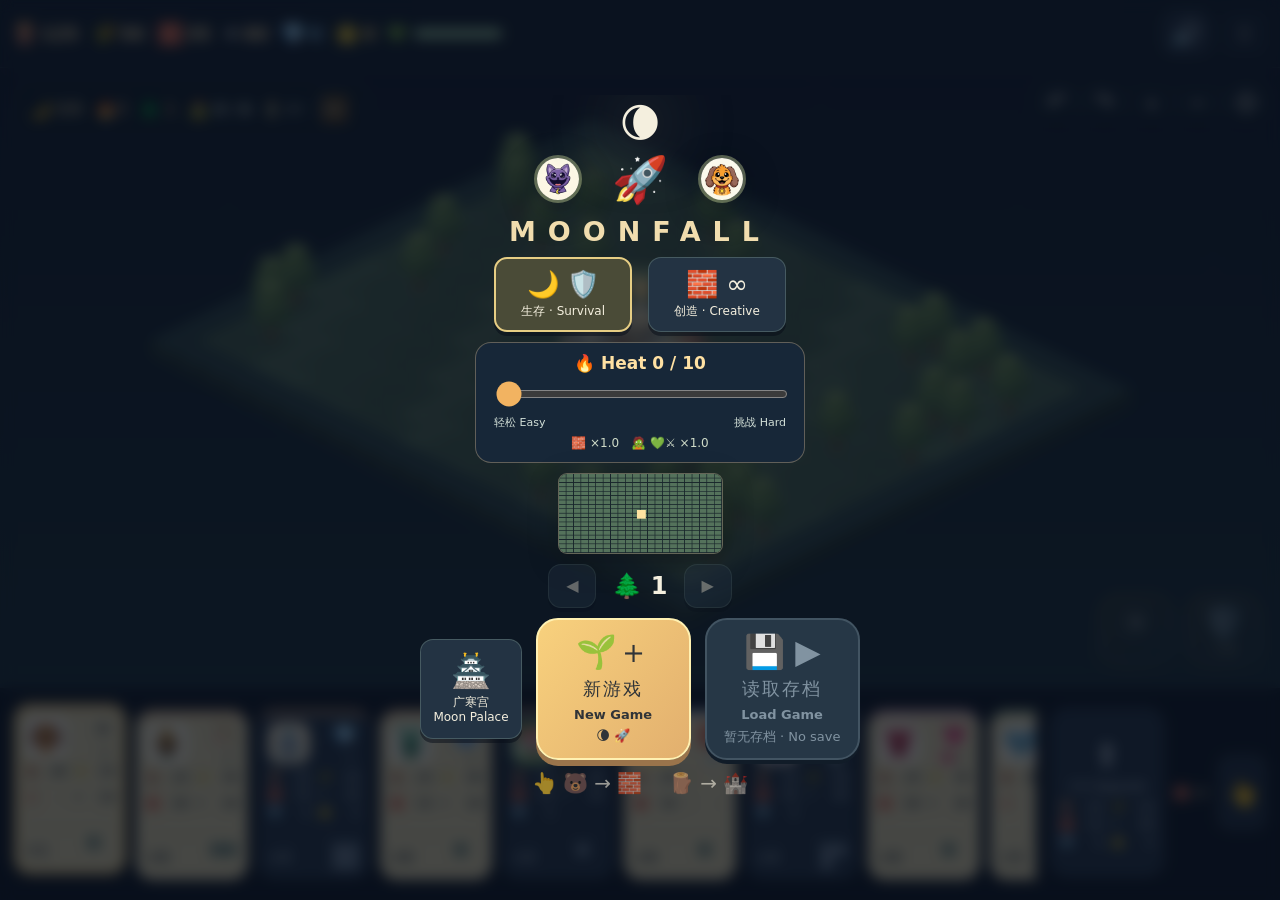
==== commit bdfb0558: "Halve sheep construction brick requirement and double ordinary monster star drops" ====
--- a/index.html
+++ b/index.html
@@ -1,4 +1,4 @@
-<!doctype html><html lang="zh-CN"><head><meta charset="utf-8"><meta name="viewport" content="width=device-width,initial-scale=1,viewport-fit=cover"><meta name="theme-color" content="#111824"><title>Critters · Moonfall</title><link rel="stylesheet" href="style.css?v=18"></head><body>
+<!doctype html><html lang="zh-CN"><head><meta charset="utf-8"><meta name="viewport" content="width=device-width,initial-scale=1,viewport-fit=cover"><meta name="theme-color" content="#111824"><title>Critters · Moonfall</title><link rel="stylesheet" href="style.css?v=19"></head><body>
 <main id="app"><header><div class="brand" aria-label="Moonfall">🌘 <span>MOONFALL</span></div><div class="resource" aria-label="木材">🪵 <b id="wood">170</b></div><div class="resource" aria-label="稻草"><span>🌾</span><b id="straw">50</b></div><div class="resource" aria-label="砖料"><span>🧱</span><b id="brick">35</b></div><div class="resource" aria-label="星能">✦ <b id="star">50</b></div><div class="resource star-tier blue" aria-label="钻石 Diamonds">💎 <b id="blueStar">0</b></div><div class="resource star-tier gold" aria-label="金星 Gold stars">🌟 <b id="goldStar">0</b></div><div class="base-health" aria-label="基地生命"><span>💚</span><div><i id="healthFill"></i></div></div><div class="head-actions"><button id="sound" aria-label="关闭声音">🔊</button><button id="pause" aria-label="暂停游戏" disabled>⏸</button></div></header>
 <section id="world" aria-label="自由建造世界"><canvas id="canvas" aria-label="点角色选择建筑，点土地建造，点树采木；单指拖动，双指旋转和缩放地图"></canvas><div id="toast" role="status"></div><div class="wave-panel"><span id="moonProgress" aria-label="月亮碎片">🌙 0/6</span><span id="heatBadge" aria-label="本局 Heat">🔥0</span><span id="levelBadge" aria-label="关卡">🌙 1</span><span>🧟 <b id="wave">0 / 6</b></span><span id="countdown">⏳ 30</span><button id="finishSession" aria-label="结束自由创造并庆祝" hidden>🏁</button><button id="nextWave" aria-label="开始下一波">⏩</button></div><div class="zoom-panel"><button id="rotateLeft" aria-label="向左旋转地图">↶</button><button id="rotateRight" aria-label="向右旋转地图">↷</button><button id="zoomIn" aria-label="放大地图">＋</button><button id="zoomOut" aria-label="缩小地图">−</button><button id="center" aria-label="回到基地">⌖</button></div><div class="powers"><button id="sun" aria-label="阳光冲击，攻击基地附近敌人">☀️<small id="sunTime"></small></button><button id="moon" aria-label="守护碎片，为基地恢复生命"><span id="moonIcon">🌑</span><small id="moonPrice">✦40</small></button></div><div id="selection" hidden><span id="selectionIcon"></span><span id="selectionLevel"></span><button id="repair" aria-label="修复百分之十五生命，消耗木材十、稻草四、砖三；受攻击后等三秒">🔧<small>🪵10 🌾4 🧱3</small></button><button id="sell" aria-label="拆除并返还一半木材">♻️</button><button id="closeSelection" aria-label="关闭建筑操作">✕</button></div></section>
 <footer><div id="buildBar" role="group" aria-label="Critter 建造单位"></div><button id="upgradeTool" class="build-card" aria-label="升级 Upgrade，先点此按钮，再点建筑" aria-pressed="false"><span class="upgrade-tool-icon">⬆️</span><b>升级 Upgrade</b><span id="upgradeToolCost" class="cost"></span></button><div id="buildTotal" aria-label="当前建筑数量"></div><button id="cancelBuild" aria-label="取消建造，切换查看模式">👆</button></footer>
@@ -6,4 +6,4 @@
 <div id="ending" class="overlay" role="dialog" aria-modal="true" aria-label="游戏结算" hidden><canvas id="confetti" aria-hidden="true"></canvas><div class="ending-card"><canvas id="storyScene" width="640" height="300" aria-label="收集六块碎片重建月亮，伙伴们围坐篝火"></canvas><div id="endingMoon">🌕</div><div id="endingTrophy">🏆</div><div id="party" aria-hidden="true"></div><div id="endingStats"></div><div id="scorePanel"></div><div class="ending-actions"><button id="openPalace" aria-label="广寒宫商店">🏯</button><button id="harder" class="primary" aria-label="挑战下一更难关卡">🔥 2 ➜</button><button id="retry" aria-label="重玩本关">↻</button><button id="endingHome" aria-label="返回首页">🏠</button></div></div></div>
 <div id="pauseOverlay" class="overlay" hidden><div class="pause-card"><span>⏸</span><button id="resume" class="primary" aria-label="继续游戏">▶</button><button id="restart" aria-label="返回首页">🏠</button></div></div>
 <div id="cinema" hidden><canvas id="intro"></canvas><button id="skipIntro" aria-label="跳过开场">⏭</button><div id="introProgress"><i></i></div></div>
-<div id="palace" class="overlay" role="dialog" aria-modal="true" aria-label="广寒宫" hidden><div class="palace-scenery" aria-hidden="true"><img class="palace-hall" src="assets/palace/guanghan-toy.svg" alt=""><div class="roof-rabbit"><svg viewBox="0 0 100 90"><ellipse cx="50" cy="72" rx="26" ry="7" fill="#203e5440"/><g fill="#fff5e3" stroke="#adc7d0" stroke-width="2"><ellipse cx="47" cy="51" rx="24" ry="19"/><circle cx="68" cy="40" r="18"/><ellipse cx="62" cy="17" rx="6" ry="19" transform="rotate(-12 62 17)"/><ellipse cx="77" cy="15" rx="6" ry="20" transform="rotate(14 77 15)"/><circle cx="22" cy="44" r="9"/><ellipse cx="36" cy="69" rx="12" ry="5"/><ellipse cx="66" cy="65" rx="10" ry="5"/></g><path d="M62 7v17M77 4v21" stroke="#edbac6" stroke-width="3" stroke-linecap="round"/><circle cx="75" cy="37" r="3" fill="#39495d"/><circle cx="82" cy="46" r="4" fill="#f0bdbe"/></svg></div><div class="palace-mist mist-back"></div><div class="palace-mist mist-front"></div><div class="palace-sparks"></div></div><div class="palace-card"><h2 class="sr-only">广寒宫</h2><b id="moonWallet">🌙 0</b><div id="shopItems"></div><div class="ending-actions"><button id="shopClose" aria-label="离开广寒宫">↩</button><button id="shopGo" class="primary" aria-label="带上强化进入下一关">▶</button></div></div></div><audio id="music" playsinline preload="none"></audio></main><script type="module" src="app.mjs?v=18"></script></body></html>
+<div id="palace" class="overlay" role="dialog" aria-modal="true" aria-label="广寒宫" hidden><div class="palace-scenery" aria-hidden="true"><img class="palace-hall" src="assets/palace/guanghan-toy.svg" alt=""><div class="roof-rabbit"><svg viewBox="0 0 100 90"><ellipse cx="50" cy="72" rx="26" ry="7" fill="#203e5440"/><g fill="#fff5e3" stroke="#adc7d0" stroke-width="2"><ellipse cx="47" cy="51" rx="24" ry="19"/><circle cx="68" cy="40" r="18"/><ellipse cx="62" cy="17" rx="6" ry="19" transform="rotate(-12 62 17)"/><ellipse cx="77" cy="15" rx="6" ry="20" transform="rotate(14 77 15)"/><circle cx="22" cy="44" r="9"/><ellipse cx="36" cy="69" rx="12" ry="5"/><ellipse cx="66" cy="65" rx="10" ry="5"/></g><path d="M62 7v17M77 4v21" stroke="#edbac6" stroke-width="3" stroke-linecap="round"/><circle cx="75" cy="37" r="3" fill="#39495d"/><circle cx="82" cy="46" r="4" fill="#f0bdbe"/></svg></div><div class="palace-mist mist-back"></div><div class="palace-mist mist-front"></div><div class="palace-sparks"></div></div><div class="palace-card"><h2 class="sr-only">广寒宫</h2><b id="moonWallet">🌙 0</b><div id="shopItems"></div><div class="ending-actions"><button id="shopClose" aria-label="离开广寒宫">↩</button><button id="shopGo" class="primary" aria-label="带上强化进入下一关">▶</button></div></div></div><audio id="music" playsinline preload="none"></audio></main><script type="module" src="app.mjs?v=19"></script></body></html>
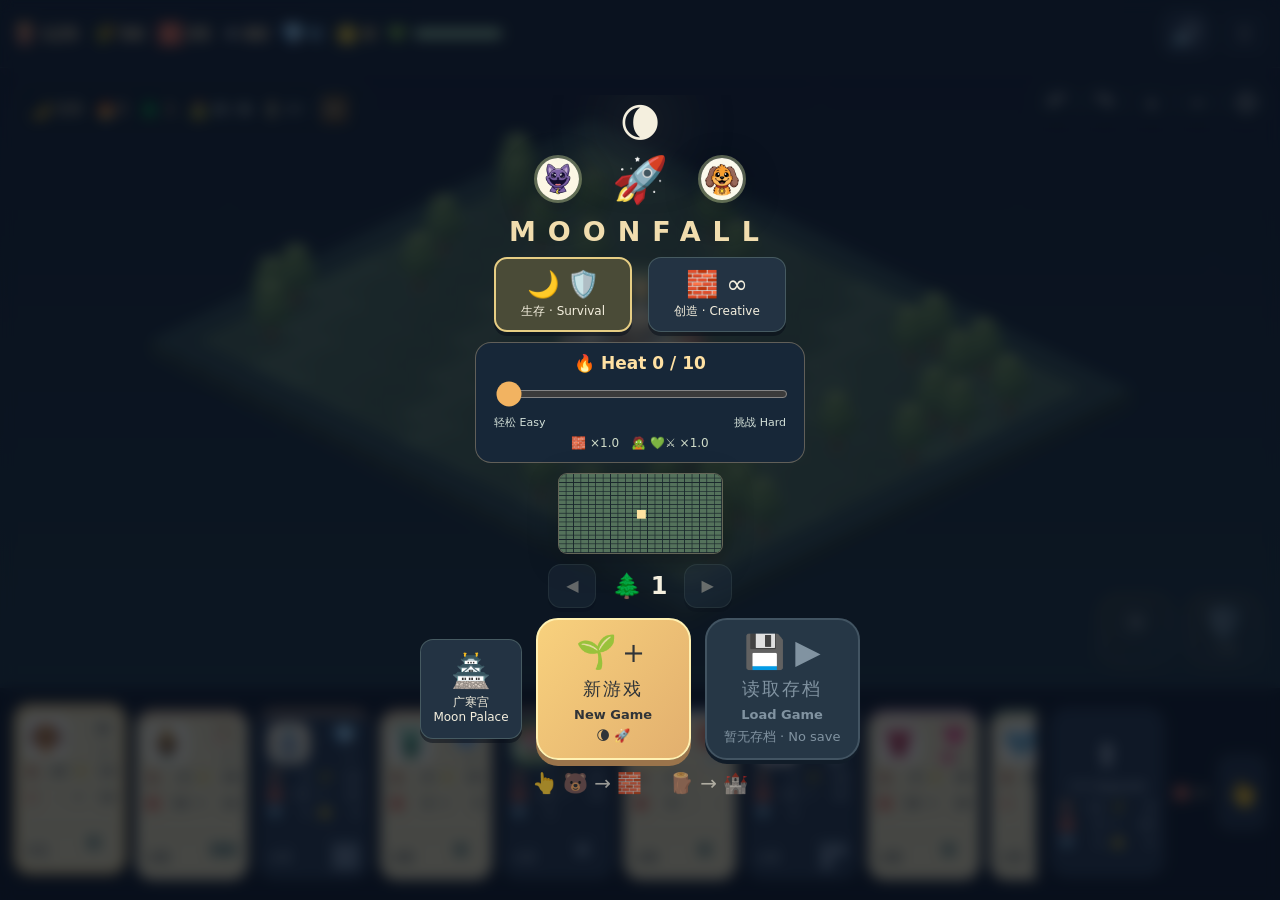
==== commit 50dddaed: "Halve all building construction and upgrade material costs" ====
--- a/index.html
+++ b/index.html
@@ -1,4 +1,4 @@
-<!doctype html><html lang="zh-CN"><head><meta charset="utf-8"><meta name="viewport" content="width=device-width,initial-scale=1,viewport-fit=cover"><meta name="theme-color" content="#111824"><title>Critters · Moonfall</title><link rel="stylesheet" href="style.css?v=19"></head><body>
+<!doctype html><html lang="zh-CN"><head><meta charset="utf-8"><meta name="viewport" content="width=device-width,initial-scale=1,viewport-fit=cover"><meta name="theme-color" content="#111824"><title>Critters · Moonfall</title><link rel="stylesheet" href="style.css?v=20"></head><body>
 <main id="app"><header><div class="brand" aria-label="Moonfall">🌘 <span>MOONFALL</span></div><div class="resource" aria-label="木材">🪵 <b id="wood">170</b></div><div class="resource" aria-label="稻草"><span>🌾</span><b id="straw">50</b></div><div class="resource" aria-label="砖料"><span>🧱</span><b id="brick">35</b></div><div class="resource" aria-label="星能">✦ <b id="star">50</b></div><div class="resource star-tier blue" aria-label="钻石 Diamonds">💎 <b id="blueStar">0</b></div><div class="resource star-tier gold" aria-label="金星 Gold stars">🌟 <b id="goldStar">0</b></div><div class="base-health" aria-label="基地生命"><span>💚</span><div><i id="healthFill"></i></div></div><div class="head-actions"><button id="sound" aria-label="关闭声音">🔊</button><button id="pause" aria-label="暂停游戏" disabled>⏸</button></div></header>
 <section id="world" aria-label="自由建造世界"><canvas id="canvas" aria-label="点角色选择建筑，点土地建造，点树采木；单指拖动，双指旋转和缩放地图"></canvas><div id="toast" role="status"></div><div class="wave-panel"><span id="moonProgress" aria-label="月亮碎片">🌙 0/6</span><span id="heatBadge" aria-label="本局 Heat">🔥0</span><span id="levelBadge" aria-label="关卡">🌙 1</span><span>🧟 <b id="wave">0 / 6</b></span><span id="countdown">⏳ 30</span><button id="finishSession" aria-label="结束自由创造并庆祝" hidden>🏁</button><button id="nextWave" aria-label="开始下一波">⏩</button></div><div class="zoom-panel"><button id="rotateLeft" aria-label="向左旋转地图">↶</button><button id="rotateRight" aria-label="向右旋转地图">↷</button><button id="zoomIn" aria-label="放大地图">＋</button><button id="zoomOut" aria-label="缩小地图">−</button><button id="center" aria-label="回到基地">⌖</button></div><div class="powers"><button id="sun" aria-label="阳光冲击，攻击基地附近敌人">☀️<small id="sunTime"></small></button><button id="moon" aria-label="守护碎片，为基地恢复生命"><span id="moonIcon">🌑</span><small id="moonPrice">✦40</small></button></div><div id="selection" hidden><span id="selectionIcon"></span><span id="selectionLevel"></span><button id="repair" aria-label="修复百分之十五生命，消耗木材十、稻草四、砖三；受攻击后等三秒">🔧<small>🪵10 🌾4 🧱3</small></button><button id="sell" aria-label="拆除并返还一半木材">♻️</button><button id="closeSelection" aria-label="关闭建筑操作">✕</button></div></section>
 <footer><div id="buildBar" role="group" aria-label="Critter 建造单位"></div><button id="upgradeTool" class="build-card" aria-label="升级 Upgrade，先点此按钮，再点建筑" aria-pressed="false"><span class="upgrade-tool-icon">⬆️</span><b>升级 Upgrade</b><span id="upgradeToolCost" class="cost"></span></button><div id="buildTotal" aria-label="当前建筑数量"></div><button id="cancelBuild" aria-label="取消建造，切换查看模式">👆</button></footer>
@@ -6,4 +6,4 @@
 <div id="ending" class="overlay" role="dialog" aria-modal="true" aria-label="游戏结算" hidden><canvas id="confetti" aria-hidden="true"></canvas><div class="ending-card"><canvas id="storyScene" width="640" height="300" aria-label="收集六块碎片重建月亮，伙伴们围坐篝火"></canvas><div id="endingMoon">🌕</div><div id="endingTrophy">🏆</div><div id="party" aria-hidden="true"></div><div id="endingStats"></div><div id="scorePanel"></div><div class="ending-actions"><button id="openPalace" aria-label="广寒宫商店">🏯</button><button id="harder" class="primary" aria-label="挑战下一更难关卡">🔥 2 ➜</button><button id="retry" aria-label="重玩本关">↻</button><button id="endingHome" aria-label="返回首页">🏠</button></div></div></div>
 <div id="pauseOverlay" class="overlay" hidden><div class="pause-card"><span>⏸</span><button id="resume" class="primary" aria-label="继续游戏">▶</button><button id="restart" aria-label="返回首页">🏠</button></div></div>
 <div id="cinema" hidden><canvas id="intro"></canvas><button id="skipIntro" aria-label="跳过开场">⏭</button><div id="introProgress"><i></i></div></div>
-<div id="palace" class="overlay" role="dialog" aria-modal="true" aria-label="广寒宫" hidden><div class="palace-scenery" aria-hidden="true"><img class="palace-hall" src="assets/palace/guanghan-toy.svg" alt=""><div class="roof-rabbit"><svg viewBox="0 0 100 90"><ellipse cx="50" cy="72" rx="26" ry="7" fill="#203e5440"/><g fill="#fff5e3" stroke="#adc7d0" stroke-width="2"><ellipse cx="47" cy="51" rx="24" ry="19"/><circle cx="68" cy="40" r="18"/><ellipse cx="62" cy="17" rx="6" ry="19" transform="rotate(-12 62 17)"/><ellipse cx="77" cy="15" rx="6" ry="20" transform="rotate(14 77 15)"/><circle cx="22" cy="44" r="9"/><ellipse cx="36" cy="69" rx="12" ry="5"/><ellipse cx="66" cy="65" rx="10" ry="5"/></g><path d="M62 7v17M77 4v21" stroke="#edbac6" stroke-width="3" stroke-linecap="round"/><circle cx="75" cy="37" r="3" fill="#39495d"/><circle cx="82" cy="46" r="4" fill="#f0bdbe"/></svg></div><div class="palace-mist mist-back"></div><div class="palace-mist mist-front"></div><div class="palace-sparks"></div></div><div class="palace-card"><h2 class="sr-only">广寒宫</h2><b id="moonWallet">🌙 0</b><div id="shopItems"></div><div class="ending-actions"><button id="shopClose" aria-label="离开广寒宫">↩</button><button id="shopGo" class="primary" aria-label="带上强化进入下一关">▶</button></div></div></div><audio id="music" playsinline preload="none"></audio></main><script type="module" src="app.mjs?v=19"></script></body></html>
+<div id="palace" class="overlay" role="dialog" aria-modal="true" aria-label="广寒宫" hidden><div class="palace-scenery" aria-hidden="true"><img class="palace-hall" src="assets/palace/guanghan-toy.svg" alt=""><div class="roof-rabbit"><svg viewBox="0 0 100 90"><ellipse cx="50" cy="72" rx="26" ry="7" fill="#203e5440"/><g fill="#fff5e3" stroke="#adc7d0" stroke-width="2"><ellipse cx="47" cy="51" rx="24" ry="19"/><circle cx="68" cy="40" r="18"/><ellipse cx="62" cy="17" rx="6" ry="19" transform="rotate(-12 62 17)"/><ellipse cx="77" cy="15" rx="6" ry="20" transform="rotate(14 77 15)"/><circle cx="22" cy="44" r="9"/><ellipse cx="36" cy="69" rx="12" ry="5"/><ellipse cx="66" cy="65" rx="10" ry="5"/></g><path d="M62 7v17M77 4v21" stroke="#edbac6" stroke-width="3" stroke-linecap="round"/><circle cx="75" cy="37" r="3" fill="#39495d"/><circle cx="82" cy="46" r="4" fill="#f0bdbe"/></svg></div><div class="palace-mist mist-back"></div><div class="palace-mist mist-front"></div><div class="palace-sparks"></div></div><div class="palace-card"><h2 class="sr-only">广寒宫</h2><b id="moonWallet">🌙 0</b><div id="shopItems"></div><div class="ending-actions"><button id="shopClose" aria-label="离开广寒宫">↩</button><button id="shopGo" class="primary" aria-label="带上强化进入下一关">▶</button></div></div></div><audio id="music" playsinline preload="none"></audio></main><script type="module" src="app.mjs?v=20"></script></body></html>
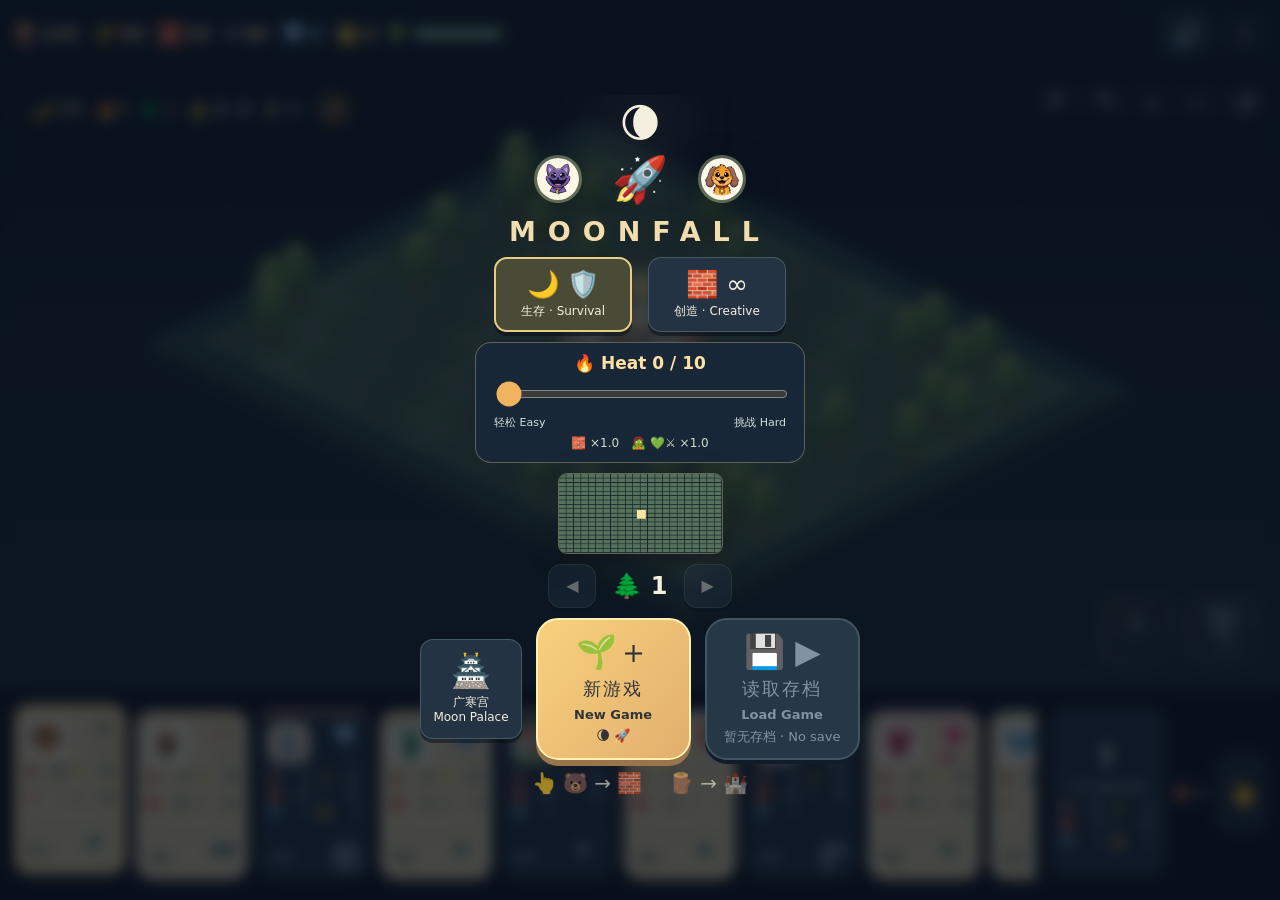
==== commit 8f88424c: "Reset palace rewards and moon fragments for new campaigns; verify all six endings across reloads" ====
--- a/index.html
+++ b/index.html
@@ -1,4 +1,4 @@
-<!doctype html><html lang="zh-CN"><head><meta charset="utf-8"><meta name="viewport" content="width=device-width,initial-scale=1,viewport-fit=cover"><meta name="theme-color" content="#111824"><title>Critters · Moonfall</title><link rel="stylesheet" href="style.css?v=20"></head><body>
+<!doctype html><html lang="zh-CN"><head><meta charset="utf-8"><meta name="viewport" content="width=device-width,initial-scale=1,viewport-fit=cover"><meta name="theme-color" content="#111824"><title>Critters · Moonfall</title><link rel="stylesheet" href="style.css?v=21"></head><body>
 <main id="app"><header><div class="brand" aria-label="Moonfall">🌘 <span>MOONFALL</span></div><div class="resource" aria-label="木材">🪵 <b id="wood">170</b></div><div class="resource" aria-label="稻草"><span>🌾</span><b id="straw">50</b></div><div class="resource" aria-label="砖料"><span>🧱</span><b id="brick">35</b></div><div class="resource" aria-label="星能">✦ <b id="star">50</b></div><div class="resource star-tier blue" aria-label="钻石 Diamonds">💎 <b id="blueStar">0</b></div><div class="resource star-tier gold" aria-label="金星 Gold stars">🌟 <b id="goldStar">0</b></div><div class="base-health" aria-label="基地生命"><span>💚</span><div><i id="healthFill"></i></div></div><div class="head-actions"><button id="sound" aria-label="关闭声音">🔊</button><button id="pause" aria-label="暂停游戏" disabled>⏸</button></div></header>
 <section id="world" aria-label="自由建造世界"><canvas id="canvas" aria-label="点角色选择建筑，点土地建造，点树采木；单指拖动，双指旋转和缩放地图"></canvas><div id="toast" role="status"></div><div class="wave-panel"><span id="moonProgress" aria-label="月亮碎片">🌙 0/6</span><span id="heatBadge" aria-label="本局 Heat">🔥0</span><span id="levelBadge" aria-label="关卡">🌙 1</span><span>🧟 <b id="wave">0 / 6</b></span><span id="countdown">⏳ 30</span><button id="finishSession" aria-label="结束自由创造并庆祝" hidden>🏁</button><button id="nextWave" aria-label="开始下一波">⏩</button></div><div class="zoom-panel"><button id="rotateLeft" aria-label="向左旋转地图">↶</button><button id="rotateRight" aria-label="向右旋转地图">↷</button><button id="zoomIn" aria-label="放大地图">＋</button><button id="zoomOut" aria-label="缩小地图">−</button><button id="center" aria-label="回到基地">⌖</button></div><div class="powers"><button id="sun" aria-label="阳光冲击，攻击基地附近敌人">☀️<small id="sunTime"></small></button><button id="moon" aria-label="守护碎片，为基地恢复生命"><span id="moonIcon">🌑</span><small id="moonPrice">✦40</small></button></div><div id="selection" hidden><span id="selectionIcon"></span><span id="selectionLevel"></span><button id="repair" aria-label="修复百分之十五生命，消耗木材十、稻草四、砖三；受攻击后等三秒">🔧<small>🪵10 🌾4 🧱3</small></button><button id="sell" aria-label="拆除并返还一半木材">♻️</button><button id="closeSelection" aria-label="关闭建筑操作">✕</button></div></section>
 <footer><div id="buildBar" role="group" aria-label="Critter 建造单位"></div><button id="upgradeTool" class="build-card" aria-label="升级 Upgrade，先点此按钮，再点建筑" aria-pressed="false"><span class="upgrade-tool-icon">⬆️</span><b>升级 Upgrade</b><span id="upgradeToolCost" class="cost"></span></button><div id="buildTotal" aria-label="当前建筑数量"></div><button id="cancelBuild" aria-label="取消建造，切换查看模式">👆</button></footer>
@@ -6,4 +6,4 @@
 <div id="ending" class="overlay" role="dialog" aria-modal="true" aria-label="游戏结算" hidden><canvas id="confetti" aria-hidden="true"></canvas><div class="ending-card"><canvas id="storyScene" width="640" height="300" aria-label="收集六块碎片重建月亮，伙伴们围坐篝火"></canvas><div id="endingMoon">🌕</div><div id="endingTrophy">🏆</div><div id="party" aria-hidden="true"></div><div id="endingStats"></div><div id="scorePanel"></div><div class="ending-actions"><button id="openPalace" aria-label="广寒宫商店">🏯</button><button id="harder" class="primary" aria-label="挑战下一更难关卡">🔥 2 ➜</button><button id="retry" aria-label="重玩本关">↻</button><button id="endingHome" aria-label="返回首页">🏠</button></div></div></div>
 <div id="pauseOverlay" class="overlay" hidden><div class="pause-card"><span>⏸</span><button id="resume" class="primary" aria-label="继续游戏">▶</button><button id="restart" aria-label="返回首页">🏠</button></div></div>
 <div id="cinema" hidden><canvas id="intro"></canvas><button id="skipIntro" aria-label="跳过开场">⏭</button><div id="introProgress"><i></i></div></div>
-<div id="palace" class="overlay" role="dialog" aria-modal="true" aria-label="广寒宫" hidden><div class="palace-scenery" aria-hidden="true"><img class="palace-hall" src="assets/palace/guanghan-toy.svg" alt=""><div class="roof-rabbit"><svg viewBox="0 0 100 90"><ellipse cx="50" cy="72" rx="26" ry="7" fill="#203e5440"/><g fill="#fff5e3" stroke="#adc7d0" stroke-width="2"><ellipse cx="47" cy="51" rx="24" ry="19"/><circle cx="68" cy="40" r="18"/><ellipse cx="62" cy="17" rx="6" ry="19" transform="rotate(-12 62 17)"/><ellipse cx="77" cy="15" rx="6" ry="20" transform="rotate(14 77 15)"/><circle cx="22" cy="44" r="9"/><ellipse cx="36" cy="69" rx="12" ry="5"/><ellipse cx="66" cy="65" rx="10" ry="5"/></g><path d="M62 7v17M77 4v21" stroke="#edbac6" stroke-width="3" stroke-linecap="round"/><circle cx="75" cy="37" r="3" fill="#39495d"/><circle cx="82" cy="46" r="4" fill="#f0bdbe"/></svg></div><div class="palace-mist mist-back"></div><div class="palace-mist mist-front"></div><div class="palace-sparks"></div></div><div class="palace-card"><h2 class="sr-only">广寒宫</h2><b id="moonWallet">🌙 0</b><div id="shopItems"></div><div class="ending-actions"><button id="shopClose" aria-label="离开广寒宫">↩</button><button id="shopGo" class="primary" aria-label="带上强化进入下一关">▶</button></div></div></div><audio id="music" playsinline preload="none"></audio></main><script type="module" src="app.mjs?v=20"></script></body></html>
+<div id="palace" class="overlay" role="dialog" aria-modal="true" aria-label="广寒宫" hidden><div class="palace-scenery" aria-hidden="true"><img class="palace-hall" src="assets/palace/guanghan-toy.svg" alt=""><div class="roof-rabbit"><svg viewBox="0 0 100 90"><ellipse cx="50" cy="72" rx="26" ry="7" fill="#203e5440"/><g fill="#fff5e3" stroke="#adc7d0" stroke-width="2"><ellipse cx="47" cy="51" rx="24" ry="19"/><circle cx="68" cy="40" r="18"/><ellipse cx="62" cy="17" rx="6" ry="19" transform="rotate(-12 62 17)"/><ellipse cx="77" cy="15" rx="6" ry="20" transform="rotate(14 77 15)"/><circle cx="22" cy="44" r="9"/><ellipse cx="36" cy="69" rx="12" ry="5"/><ellipse cx="66" cy="65" rx="10" ry="5"/></g><path d="M62 7v17M77 4v21" stroke="#edbac6" stroke-width="3" stroke-linecap="round"/><circle cx="75" cy="37" r="3" fill="#39495d"/><circle cx="82" cy="46" r="4" fill="#f0bdbe"/></svg></div><div class="palace-mist mist-back"></div><div class="palace-mist mist-front"></div><div class="palace-sparks"></div></div><div class="palace-card"><h2 class="sr-only">广寒宫</h2><b id="moonWallet">🌙 0</b><div id="shopItems"></div><div class="ending-actions"><button id="shopClose" aria-label="离开广寒宫">↩</button><button id="shopGo" class="primary" aria-label="带上强化进入下一关">▶</button></div></div></div><audio id="music" playsinline preload="none"></audio></main><script type="module" src="app.mjs?v=21"></script></body></html>
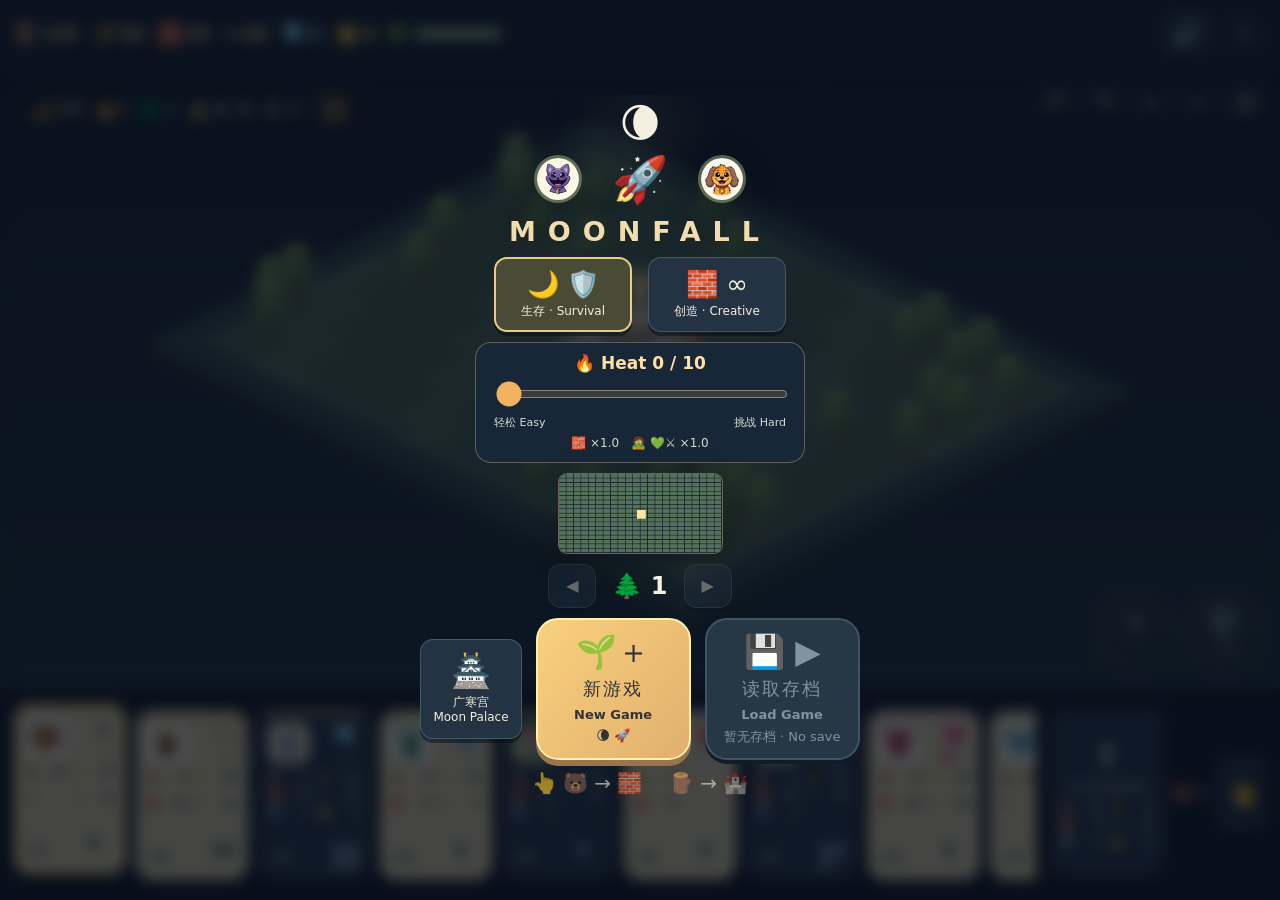
==== commit 808c8aac: "Strengthen final waves of stages one and two; delay stage-three elites for a smoother opening" ====
--- a/index.html
+++ b/index.html
@@ -1,4 +1,4 @@
-<!doctype html><html lang="zh-CN"><head><meta charset="utf-8"><meta name="viewport" content="width=device-width,initial-scale=1,viewport-fit=cover"><meta name="theme-color" content="#111824"><title>Critters · Moonfall</title><link rel="stylesheet" href="style.css?v=21"></head><body>
+<!doctype html><html lang="zh-CN"><head><meta charset="utf-8"><meta name="viewport" content="width=device-width,initial-scale=1,viewport-fit=cover"><meta name="theme-color" content="#111824"><title>Critters · Moonfall</title><link rel="stylesheet" href="style.css?v=22"></head><body>
 <main id="app"><header><div class="brand" aria-label="Moonfall">🌘 <span>MOONFALL</span></div><div class="resource" aria-label="木材">🪵 <b id="wood">170</b></div><div class="resource" aria-label="稻草"><span>🌾</span><b id="straw">50</b></div><div class="resource" aria-label="砖料"><span>🧱</span><b id="brick">35</b></div><div class="resource" aria-label="星能">✦ <b id="star">50</b></div><div class="resource star-tier blue" aria-label="钻石 Diamonds">💎 <b id="blueStar">0</b></div><div class="resource star-tier gold" aria-label="金星 Gold stars">🌟 <b id="goldStar">0</b></div><div class="base-health" aria-label="基地生命"><span>💚</span><div><i id="healthFill"></i></div></div><div class="head-actions"><button id="sound" aria-label="关闭声音">🔊</button><button id="pause" aria-label="暂停游戏" disabled>⏸</button></div></header>
 <section id="world" aria-label="自由建造世界"><canvas id="canvas" aria-label="点角色选择建筑，点土地建造，点树采木；单指拖动，双指旋转和缩放地图"></canvas><div id="toast" role="status"></div><div class="wave-panel"><span id="moonProgress" aria-label="月亮碎片">🌙 0/6</span><span id="heatBadge" aria-label="本局 Heat">🔥0</span><span id="levelBadge" aria-label="关卡">🌙 1</span><span>🧟 <b id="wave">0 / 6</b></span><span id="countdown">⏳ 30</span><button id="finishSession" aria-label="结束自由创造并庆祝" hidden>🏁</button><button id="nextWave" aria-label="开始下一波">⏩</button></div><div class="zoom-panel"><button id="rotateLeft" aria-label="向左旋转地图">↶</button><button id="rotateRight" aria-label="向右旋转地图">↷</button><button id="zoomIn" aria-label="放大地图">＋</button><button id="zoomOut" aria-label="缩小地图">−</button><button id="center" aria-label="回到基地">⌖</button></div><div class="powers"><button id="sun" aria-label="阳光冲击，攻击基地附近敌人">☀️<small id="sunTime"></small></button><button id="moon" aria-label="守护碎片，为基地恢复生命"><span id="moonIcon">🌑</span><small id="moonPrice">✦40</small></button></div><div id="selection" hidden><span id="selectionIcon"></span><span id="selectionLevel"></span><button id="repair" aria-label="修复百分之十五生命，消耗木材十、稻草四、砖三；受攻击后等三秒">🔧<small>🪵10 🌾4 🧱3</small></button><button id="sell" aria-label="拆除并返还一半木材">♻️</button><button id="closeSelection" aria-label="关闭建筑操作">✕</button></div></section>
 <footer><div id="buildBar" role="group" aria-label="Critter 建造单位"></div><button id="upgradeTool" class="build-card" aria-label="升级 Upgrade，先点此按钮，再点建筑" aria-pressed="false"><span class="upgrade-tool-icon">⬆️</span><b>升级 Upgrade</b><span id="upgradeToolCost" class="cost"></span></button><div id="buildTotal" aria-label="当前建筑数量"></div><button id="cancelBuild" aria-label="取消建造，切换查看模式">👆</button></footer>
@@ -6,4 +6,4 @@
 <div id="ending" class="overlay" role="dialog" aria-modal="true" aria-label="游戏结算" hidden><canvas id="confetti" aria-hidden="true"></canvas><div class="ending-card"><canvas id="storyScene" width="640" height="300" aria-label="收集六块碎片重建月亮，伙伴们围坐篝火"></canvas><div id="endingMoon">🌕</div><div id="endingTrophy">🏆</div><div id="party" aria-hidden="true"></div><div id="endingStats"></div><div id="scorePanel"></div><div class="ending-actions"><button id="openPalace" aria-label="广寒宫商店">🏯</button><button id="harder" class="primary" aria-label="挑战下一更难关卡">🔥 2 ➜</button><button id="retry" aria-label="重玩本关">↻</button><button id="endingHome" aria-label="返回首页">🏠</button></div></div></div>
 <div id="pauseOverlay" class="overlay" hidden><div class="pause-card"><span>⏸</span><button id="resume" class="primary" aria-label="继续游戏">▶</button><button id="restart" aria-label="返回首页">🏠</button></div></div>
 <div id="cinema" hidden><canvas id="intro"></canvas><button id="skipIntro" aria-label="跳过开场">⏭</button><div id="introProgress"><i></i></div></div>
-<div id="palace" class="overlay" role="dialog" aria-modal="true" aria-label="广寒宫" hidden><div class="palace-scenery" aria-hidden="true"><img class="palace-hall" src="assets/palace/guanghan-toy.svg" alt=""><div class="roof-rabbit"><svg viewBox="0 0 100 90"><ellipse cx="50" cy="72" rx="26" ry="7" fill="#203e5440"/><g fill="#fff5e3" stroke="#adc7d0" stroke-width="2"><ellipse cx="47" cy="51" rx="24" ry="19"/><circle cx="68" cy="40" r="18"/><ellipse cx="62" cy="17" rx="6" ry="19" transform="rotate(-12 62 17)"/><ellipse cx="77" cy="15" rx="6" ry="20" transform="rotate(14 77 15)"/><circle cx="22" cy="44" r="9"/><ellipse cx="36" cy="69" rx="12" ry="5"/><ellipse cx="66" cy="65" rx="10" ry="5"/></g><path d="M62 7v17M77 4v21" stroke="#edbac6" stroke-width="3" stroke-linecap="round"/><circle cx="75" cy="37" r="3" fill="#39495d"/><circle cx="82" cy="46" r="4" fill="#f0bdbe"/></svg></div><div class="palace-mist mist-back"></div><div class="palace-mist mist-front"></div><div class="palace-sparks"></div></div><div class="palace-card"><h2 class="sr-only">广寒宫</h2><b id="moonWallet">🌙 0</b><div id="shopItems"></div><div class="ending-actions"><button id="shopClose" aria-label="离开广寒宫">↩</button><button id="shopGo" class="primary" aria-label="带上强化进入下一关">▶</button></div></div></div><audio id="music" playsinline preload="none"></audio></main><script type="module" src="app.mjs?v=21"></script></body></html>
+<div id="palace" class="overlay" role="dialog" aria-modal="true" aria-label="广寒宫" hidden><div class="palace-scenery" aria-hidden="true"><img class="palace-hall" src="assets/palace/guanghan-toy.svg" alt=""><div class="roof-rabbit"><svg viewBox="0 0 100 90"><ellipse cx="50" cy="72" rx="26" ry="7" fill="#203e5440"/><g fill="#fff5e3" stroke="#adc7d0" stroke-width="2"><ellipse cx="47" cy="51" rx="24" ry="19"/><circle cx="68" cy="40" r="18"/><ellipse cx="62" cy="17" rx="6" ry="19" transform="rotate(-12 62 17)"/><ellipse cx="77" cy="15" rx="6" ry="20" transform="rotate(14 77 15)"/><circle cx="22" cy="44" r="9"/><ellipse cx="36" cy="69" rx="12" ry="5"/><ellipse cx="66" cy="65" rx="10" ry="5"/></g><path d="M62 7v17M77 4v21" stroke="#edbac6" stroke-width="3" stroke-linecap="round"/><circle cx="75" cy="37" r="3" fill="#39495d"/><circle cx="82" cy="46" r="4" fill="#f0bdbe"/></svg></div><div class="palace-mist mist-back"></div><div class="palace-mist mist-front"></div><div class="palace-sparks"></div></div><div class="palace-card"><h2 class="sr-only">广寒宫</h2><b id="moonWallet">🌙 0</b><div id="shopItems"></div><div class="ending-actions"><button id="shopClose" aria-label="离开广寒宫">↩</button><button id="shopGo" class="primary" aria-label="带上强化进入下一关">▶</button></div></div></div><audio id="music" playsinline preload="none"></audio></main><script type="module" src="app.mjs?v=22"></script></body></html>
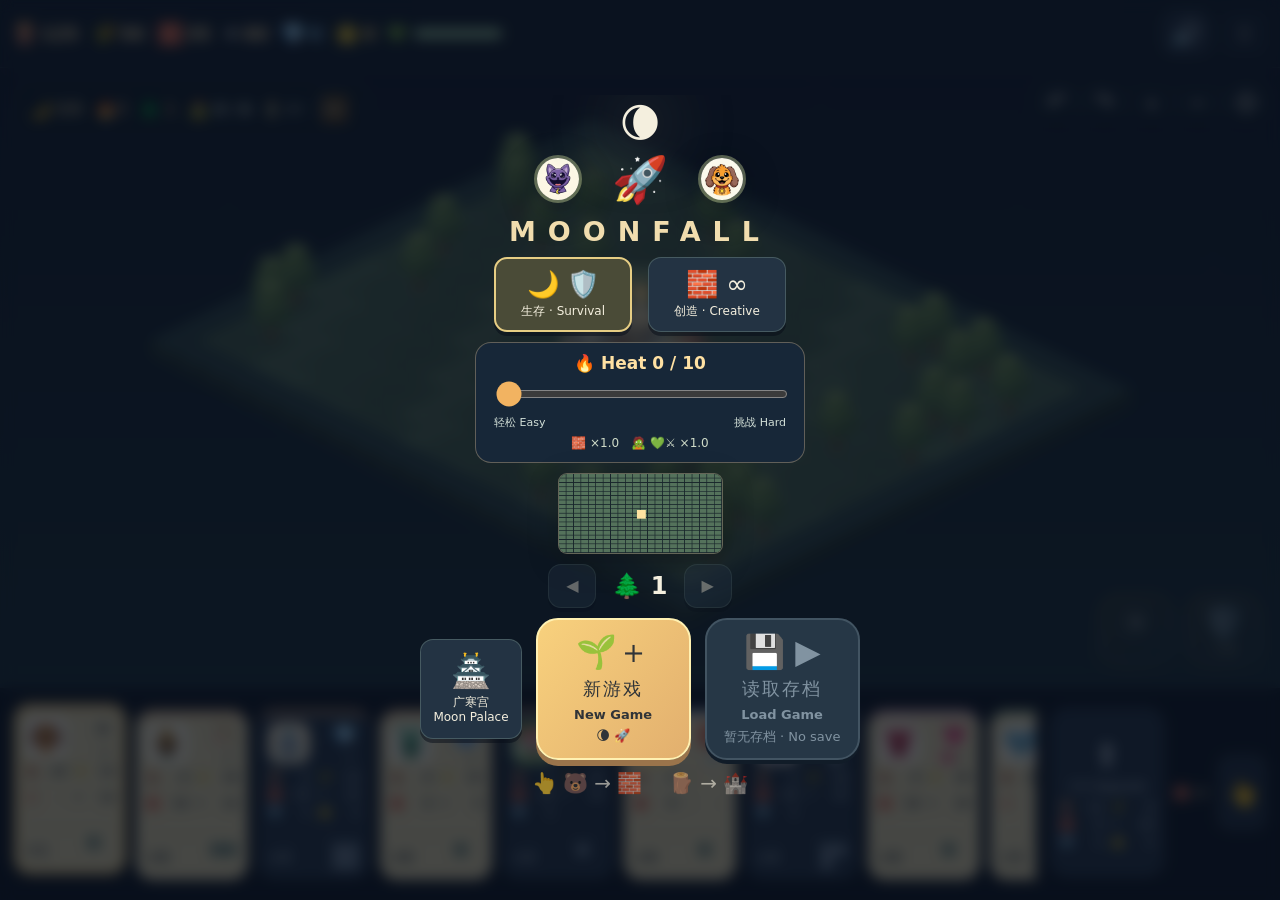
==== commit 921fee8d: "Halve Bubba mill construction wood requirement" ====
--- a/index.html
+++ b/index.html
@@ -1,4 +1,4 @@
-<!doctype html><html lang="zh-CN"><head><meta charset="utf-8"><meta name="viewport" content="width=device-width,initial-scale=1,viewport-fit=cover"><meta name="theme-color" content="#111824"><title>Critters · Moonfall</title><link rel="stylesheet" href="style.css?v=22"></head><body>
+<!doctype html><html lang="zh-CN"><head><meta charset="utf-8"><meta name="viewport" content="width=device-width,initial-scale=1,viewport-fit=cover"><meta name="theme-color" content="#111824"><title>Critters · Moonfall</title><link rel="stylesheet" href="style.css?v=23"></head><body>
 <main id="app"><header><div class="brand" aria-label="Moonfall">🌘 <span>MOONFALL</span></div><div class="resource" aria-label="木材">🪵 <b id="wood">170</b></div><div class="resource" aria-label="稻草"><span>🌾</span><b id="straw">50</b></div><div class="resource" aria-label="砖料"><span>🧱</span><b id="brick">35</b></div><div class="resource" aria-label="星能">✦ <b id="star">50</b></div><div class="resource star-tier blue" aria-label="钻石 Diamonds">💎 <b id="blueStar">0</b></div><div class="resource star-tier gold" aria-label="金星 Gold stars">🌟 <b id="goldStar">0</b></div><div class="base-health" aria-label="基地生命"><span>💚</span><div><i id="healthFill"></i></div></div><div class="head-actions"><button id="sound" aria-label="关闭声音">🔊</button><button id="pause" aria-label="暂停游戏" disabled>⏸</button></div></header>
 <section id="world" aria-label="自由建造世界"><canvas id="canvas" aria-label="点角色选择建筑，点土地建造，点树采木；单指拖动，双指旋转和缩放地图"></canvas><div id="toast" role="status"></div><div class="wave-panel"><span id="moonProgress" aria-label="月亮碎片">🌙 0/6</span><span id="heatBadge" aria-label="本局 Heat">🔥0</span><span id="levelBadge" aria-label="关卡">🌙 1</span><span>🧟 <b id="wave">0 / 6</b></span><span id="countdown">⏳ 30</span><button id="finishSession" aria-label="结束自由创造并庆祝" hidden>🏁</button><button id="nextWave" aria-label="开始下一波">⏩</button></div><div class="zoom-panel"><button id="rotateLeft" aria-label="向左旋转地图">↶</button><button id="rotateRight" aria-label="向右旋转地图">↷</button><button id="zoomIn" aria-label="放大地图">＋</button><button id="zoomOut" aria-label="缩小地图">−</button><button id="center" aria-label="回到基地">⌖</button></div><div class="powers"><button id="sun" aria-label="阳光冲击，攻击基地附近敌人">☀️<small id="sunTime"></small></button><button id="moon" aria-label="守护碎片，为基地恢复生命"><span id="moonIcon">🌑</span><small id="moonPrice">✦40</small></button></div><div id="selection" hidden><span id="selectionIcon"></span><span id="selectionLevel"></span><button id="repair" aria-label="修复百分之十五生命，消耗木材十、稻草四、砖三；受攻击后等三秒">🔧<small>🪵10 🌾4 🧱3</small></button><button id="sell" aria-label="拆除并返还一半木材">♻️</button><button id="closeSelection" aria-label="关闭建筑操作">✕</button></div></section>
 <footer><div id="buildBar" role="group" aria-label="Critter 建造单位"></div><button id="upgradeTool" class="build-card" aria-label="升级 Upgrade，先点此按钮，再点建筑" aria-pressed="false"><span class="upgrade-tool-icon">⬆️</span><b>升级 Upgrade</b><span id="upgradeToolCost" class="cost"></span></button><div id="buildTotal" aria-label="当前建筑数量"></div><button id="cancelBuild" aria-label="取消建造，切换查看模式">👆</button></footer>
@@ -6,4 +6,4 @@
 <div id="ending" class="overlay" role="dialog" aria-modal="true" aria-label="游戏结算" hidden><canvas id="confetti" aria-hidden="true"></canvas><div class="ending-card"><canvas id="storyScene" width="640" height="300" aria-label="收集六块碎片重建月亮，伙伴们围坐篝火"></canvas><div id="endingMoon">🌕</div><div id="endingTrophy">🏆</div><div id="party" aria-hidden="true"></div><div id="endingStats"></div><div id="scorePanel"></div><div class="ending-actions"><button id="openPalace" aria-label="广寒宫商店">🏯</button><button id="harder" class="primary" aria-label="挑战下一更难关卡">🔥 2 ➜</button><button id="retry" aria-label="重玩本关">↻</button><button id="endingHome" aria-label="返回首页">🏠</button></div></div></div>
 <div id="pauseOverlay" class="overlay" hidden><div class="pause-card"><span>⏸</span><button id="resume" class="primary" aria-label="继续游戏">▶</button><button id="restart" aria-label="返回首页">🏠</button></div></div>
 <div id="cinema" hidden><canvas id="intro"></canvas><button id="skipIntro" aria-label="跳过开场">⏭</button><div id="introProgress"><i></i></div></div>
-<div id="palace" class="overlay" role="dialog" aria-modal="true" aria-label="广寒宫" hidden><div class="palace-scenery" aria-hidden="true"><img class="palace-hall" src="assets/palace/guanghan-toy.svg" alt=""><div class="roof-rabbit"><svg viewBox="0 0 100 90"><ellipse cx="50" cy="72" rx="26" ry="7" fill="#203e5440"/><g fill="#fff5e3" stroke="#adc7d0" stroke-width="2"><ellipse cx="47" cy="51" rx="24" ry="19"/><circle cx="68" cy="40" r="18"/><ellipse cx="62" cy="17" rx="6" ry="19" transform="rotate(-12 62 17)"/><ellipse cx="77" cy="15" rx="6" ry="20" transform="rotate(14 77 15)"/><circle cx="22" cy="44" r="9"/><ellipse cx="36" cy="69" rx="12" ry="5"/><ellipse cx="66" cy="65" rx="10" ry="5"/></g><path d="M62 7v17M77 4v21" stroke="#edbac6" stroke-width="3" stroke-linecap="round"/><circle cx="75" cy="37" r="3" fill="#39495d"/><circle cx="82" cy="46" r="4" fill="#f0bdbe"/></svg></div><div class="palace-mist mist-back"></div><div class="palace-mist mist-front"></div><div class="palace-sparks"></div></div><div class="palace-card"><h2 class="sr-only">广寒宫</h2><b id="moonWallet">🌙 0</b><div id="shopItems"></div><div class="ending-actions"><button id="shopClose" aria-label="离开广寒宫">↩</button><button id="shopGo" class="primary" aria-label="带上强化进入下一关">▶</button></div></div></div><audio id="music" playsinline preload="none"></audio></main><script type="module" src="app.mjs?v=22"></script></body></html>
+<div id="palace" class="overlay" role="dialog" aria-modal="true" aria-label="广寒宫" hidden><div class="palace-scenery" aria-hidden="true"><img class="palace-hall" src="assets/palace/guanghan-toy.svg" alt=""><div class="roof-rabbit"><svg viewBox="0 0 100 90"><ellipse cx="50" cy="72" rx="26" ry="7" fill="#203e5440"/><g fill="#fff5e3" stroke="#adc7d0" stroke-width="2"><ellipse cx="47" cy="51" rx="24" ry="19"/><circle cx="68" cy="40" r="18"/><ellipse cx="62" cy="17" rx="6" ry="19" transform="rotate(-12 62 17)"/><ellipse cx="77" cy="15" rx="6" ry="20" transform="rotate(14 77 15)"/><circle cx="22" cy="44" r="9"/><ellipse cx="36" cy="69" rx="12" ry="5"/><ellipse cx="66" cy="65" rx="10" ry="5"/></g><path d="M62 7v17M77 4v21" stroke="#edbac6" stroke-width="3" stroke-linecap="round"/><circle cx="75" cy="37" r="3" fill="#39495d"/><circle cx="82" cy="46" r="4" fill="#f0bdbe"/></svg></div><div class="palace-mist mist-back"></div><div class="palace-mist mist-front"></div><div class="palace-sparks"></div></div><div class="palace-card"><h2 class="sr-only">广寒宫</h2><b id="moonWallet">🌙 0</b><div id="shopItems"></div><div class="ending-actions"><button id="shopClose" aria-label="离开广寒宫">↩</button><button id="shopGo" class="primary" aria-label="带上强化进入下一关">▶</button></div></div></div><audio id="music" playsinline preload="none"></audio></main><script type="module" src="app.mjs?v=23"></script></body></html>
